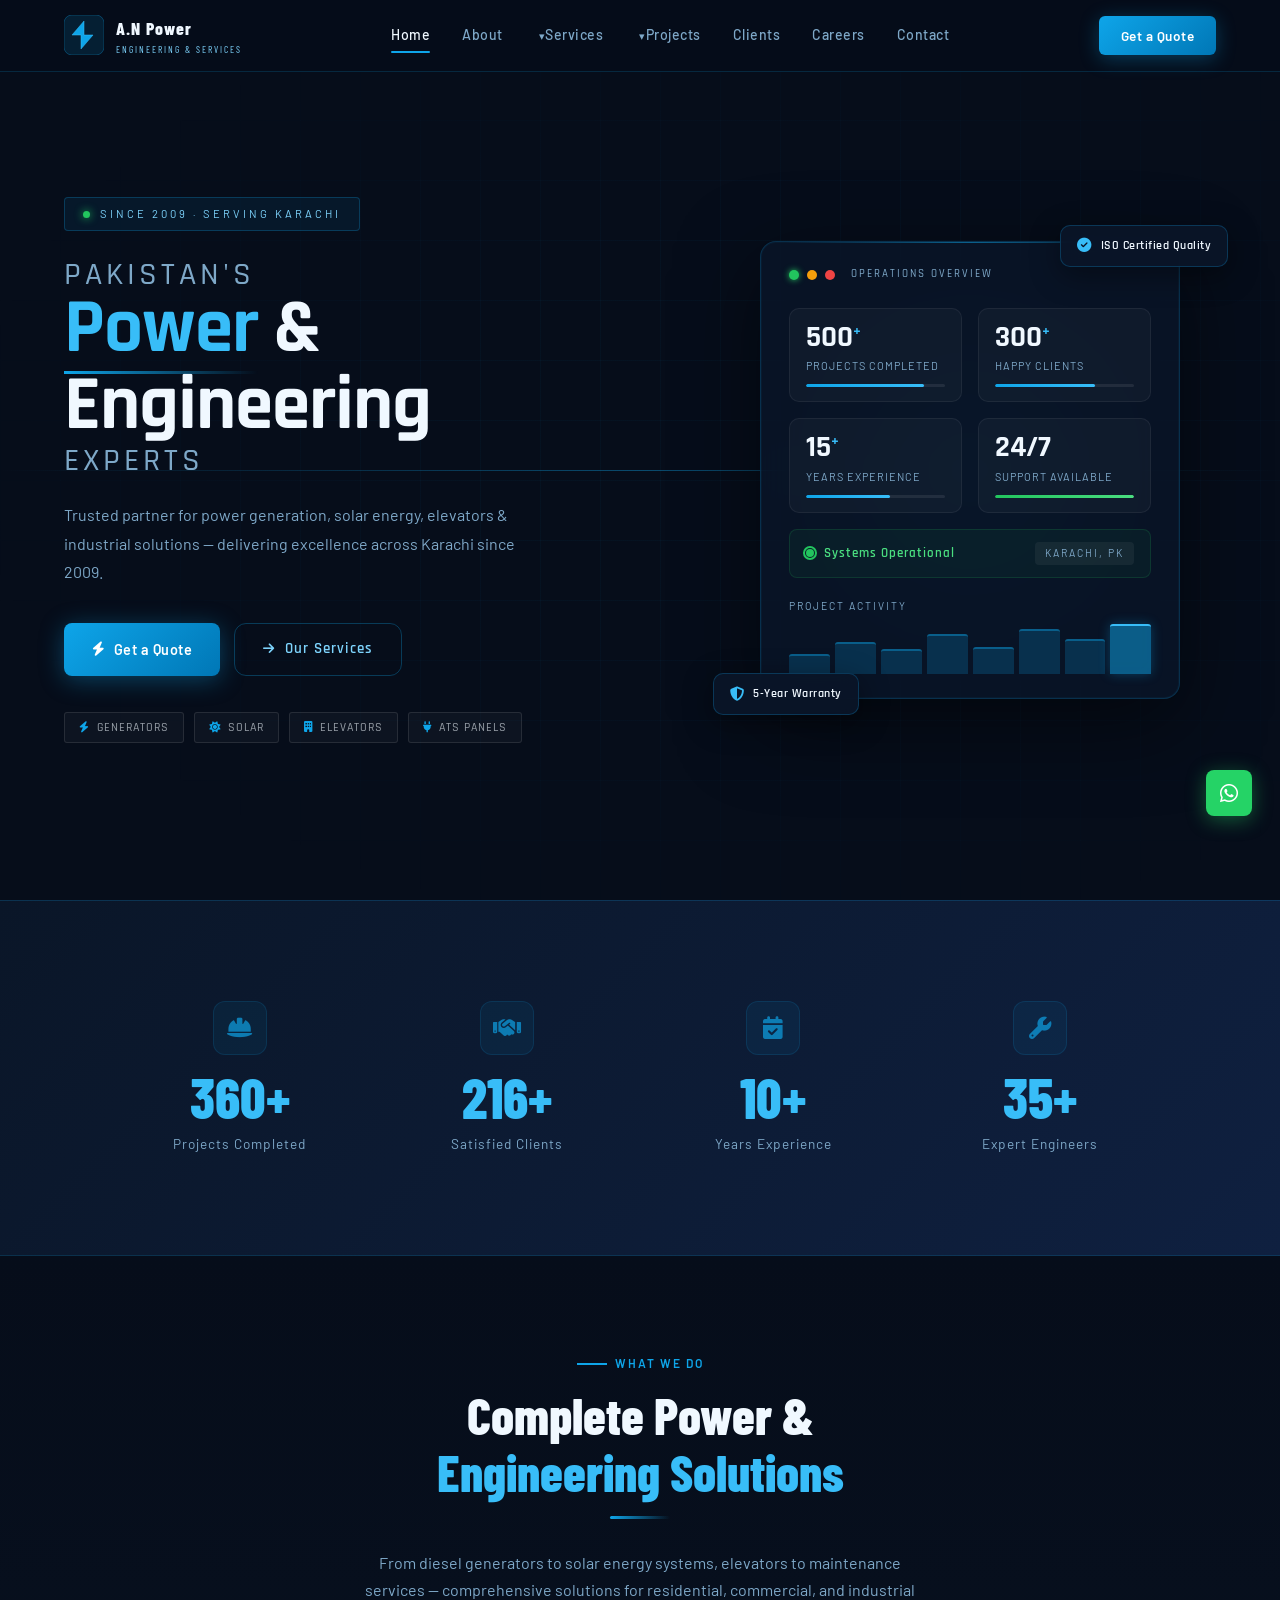
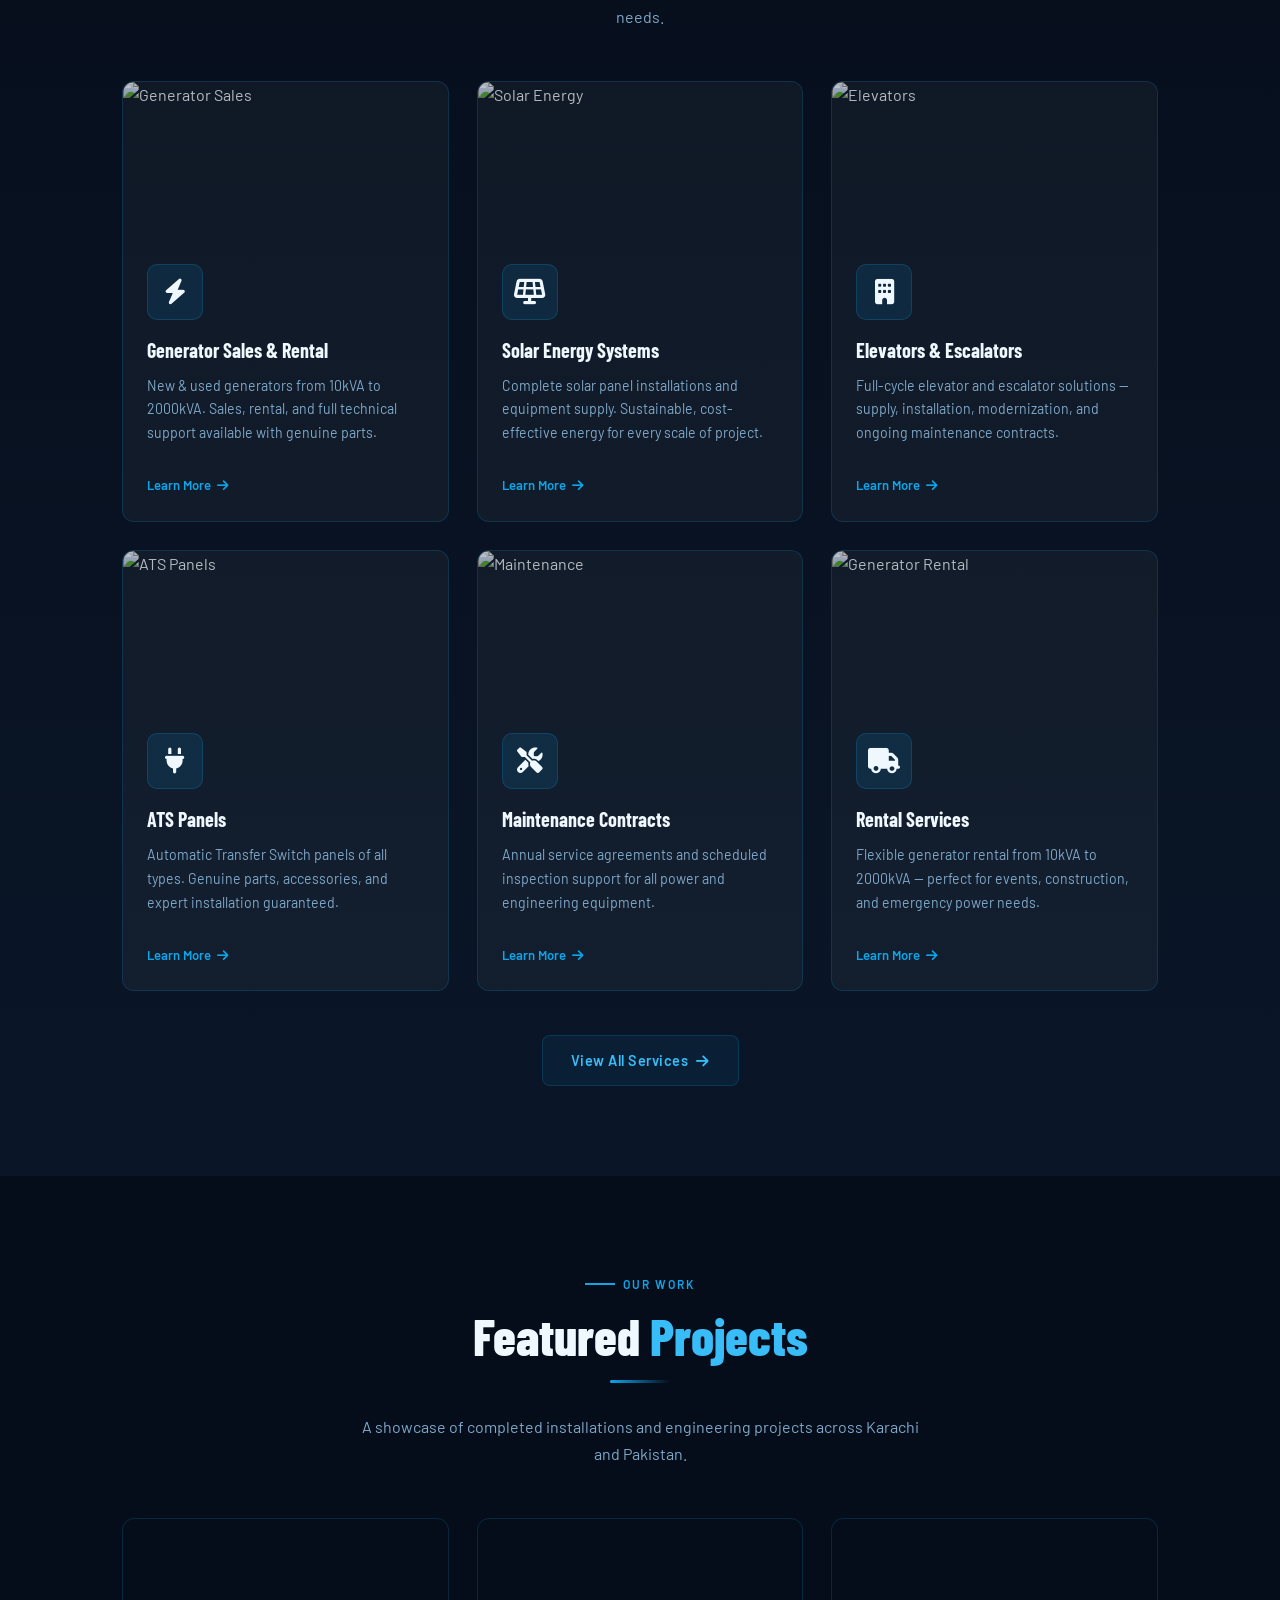
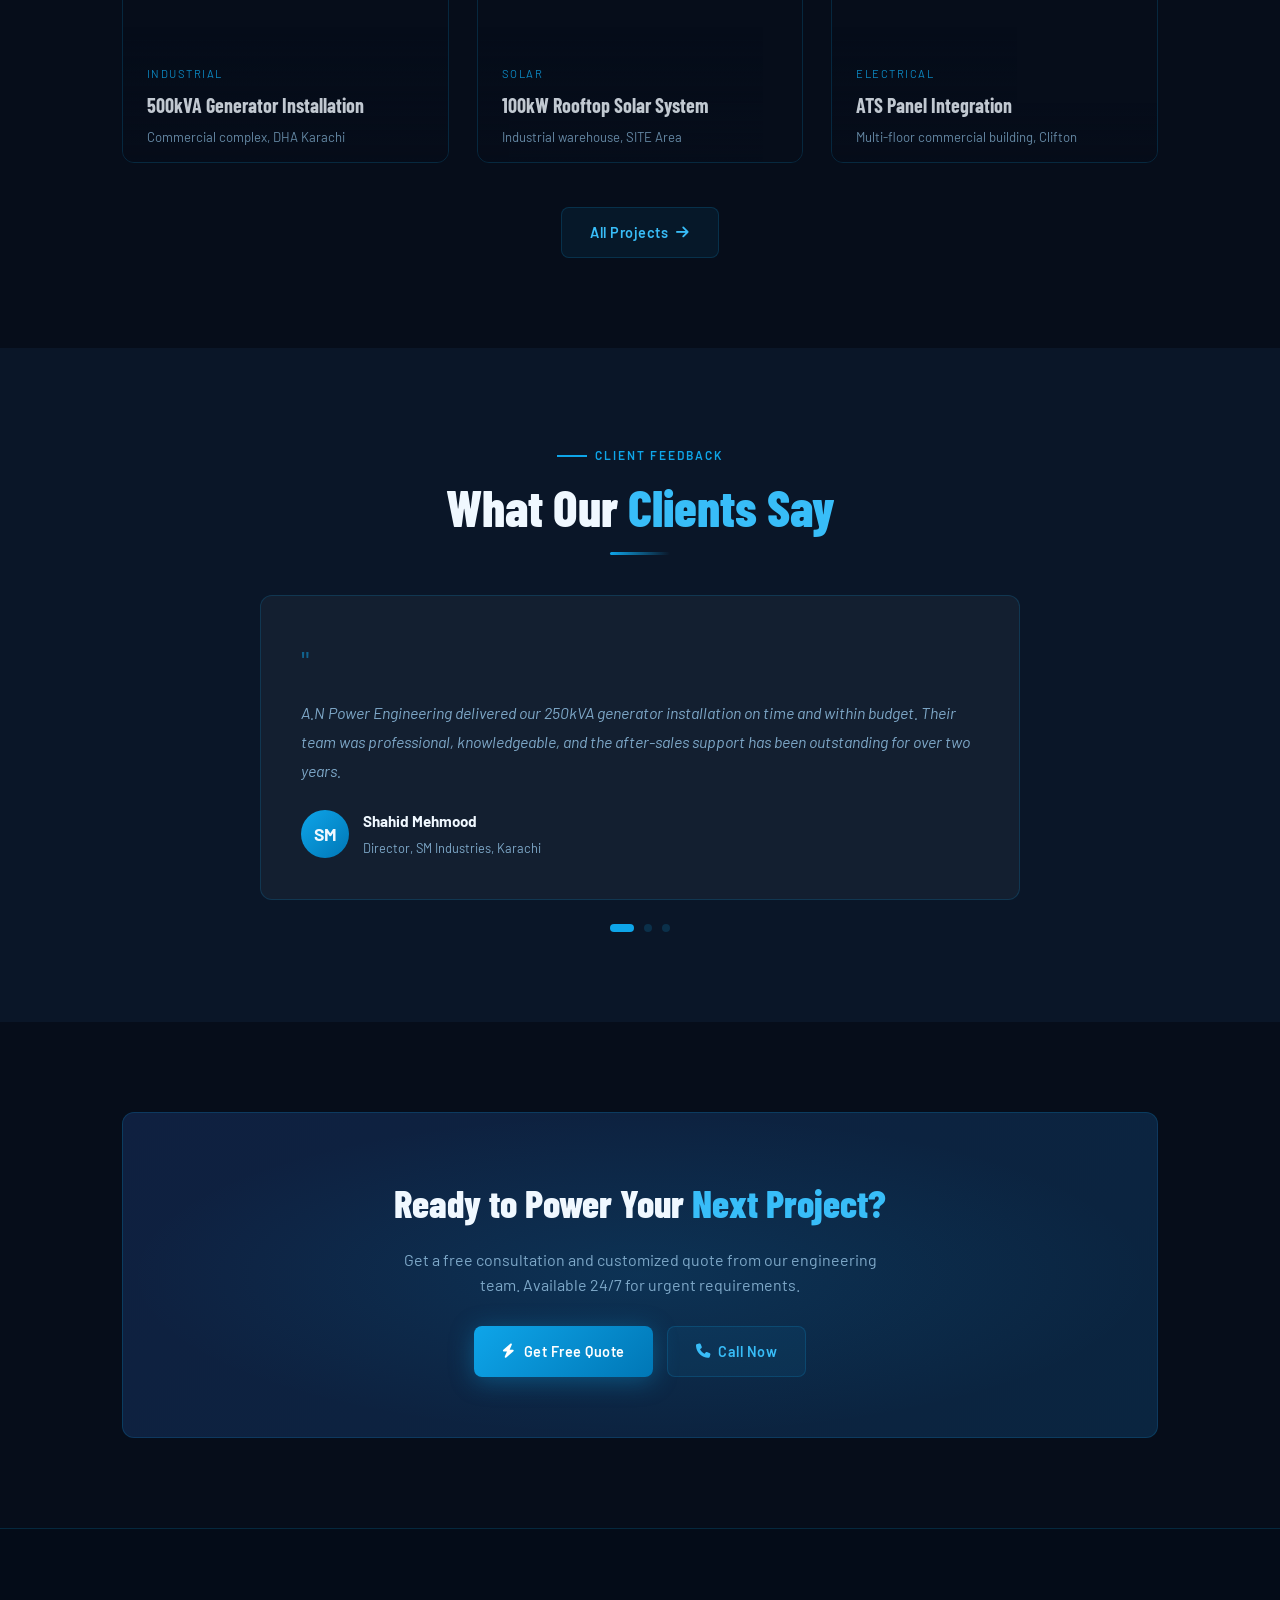
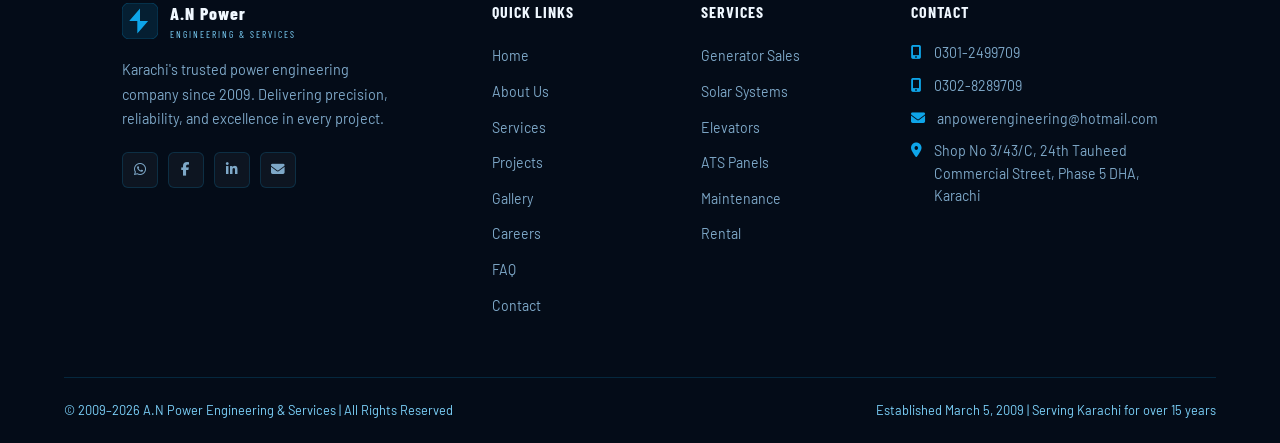
==== index.html @ 576ef224 "Add files via upload" ====
<!DOCTYPE html>
<html lang="en">
<head>
<meta charset="UTF-8"/>
<meta name="viewport" content="width=device-width, initial-scale=1.0"/>
<title>A.N Power Engineering & Services | Home</title>
<meta name="description" content="A.N Power Engineering & Services — Pakistan's trusted power & engineering company. Generators, Solar, Elevators, ATS Panels & more since 2009."/>
<link rel="stylesheet" href="style.css"/>
<link rel="stylesheet" href="https://cdnjs.cloudflare.com/ajax/libs/font-awesome/6.5.0/css/all.min.css"/>
<style>
/* ── CTA Section ── */
#cta-section { padding: 90px 5%; }
/* ── Services section ── */
#services-preview { padding: 90px 5%; background: linear-gradient(180deg, var(--dark) 0%, var(--dark2) 100%); }
/* ── Projects preview ── */
#projects-preview { padding: 90px 5%; }
/* ── Testimonials ── */
#testimonials { padding: 90px 5%; background: var(--dark2); }
/* hero dots orbit */
.orbit-dot.od1 { top: 50%; left: 2%; animation: orbitX 6s ease-in-out infinite; }
.orbit-dot.od2 { top: 8%; left: 50%; animation: orbitY 7s ease-in-out infinite 1s; }
.orbit-dot.od3 { bottom: 12%; right: 5%; animation: orbitX 8s ease-in-out infinite 2s; }
@keyframes orbitX { 0%,100%{transform:translateX(0) translateY(-50%)} 50%{transform:translateX(12px) translateY(-50%)} }
@keyframes orbitY { 0%,100%{transform:translateY(0)} 50%{transform:translateY(12px)} }
</style>
</head>
<body>

<!-- Preloader -->
<div id="preloader">
  <div class="pre-logo">A·N POWER</div>
  <div class="pre-bar"><div class="pre-bar-fill"></div></div>
</div>

<!-- Navbar -->
<nav id="navbar">
  <a href="index.html" class="nav-brand">
    <svg class="brand-icon" viewBox="0 0 40 40" fill="none" xmlns="http://www.w3.org/2000/svg">
      <rect width="40" height="40" rx="8" fill="rgba(14,165,233,0.12)" stroke="rgba(14,165,233,0.3)" stroke-width="1"/>
      <path d="M20 6L8 20h9v14l12-14h-9V6z" fill="#0ea5e9" stroke="#38bdf8" stroke-width="0.5"/>
    </svg>
    <div class="brand-text">
      <div class="top">A.N Power</div>
      <div class="sub">Engineering & Services</div>
    </div>
  </a>
  <ul class="nav-links">
    <li><a href="index.html">Home</a></li>
    <li><a href="about.html">About</a></li>
    <li class="has-dropdown"><a href="services.html">Services</a>
      <div class="dropdown">
        <a href="service-detail.html?s=generator">Generator Sales & Rental</a>
        <a href="service-detail.html?s=solar">Solar Energy Systems</a>
        <a href="service-detail.html?s=elevator">Elevators & Escalators</a>
        <a href="service-detail.html?s=ats">ATS Panels</a>
        <a href="service-detail.html?s=maintenance">Maintenance Contracts</a>
        <a href="service-detail.html?s=rental">Rental Services</a>
      </div>
    </li>
    <li class="has-dropdown"><a href="projects.html">Projects</a>
      <div class="dropdown">
        <a href="projects.html?cat=electrical">Electrical Projects</a>
        <a href="projects.html?cat=industrial">Industrial Projects</a>
        <a href="projects.html?cat=maintenance">Maintenance Projects</a>
      </div>
    </li>
    <li><a href="clients.html">Clients</a></li>
    <li><a href="careers.html">Careers</a></li>
    <li><a href="contact.html">Contact</a></li>
  </ul>
  <a href="contact.html#quote" class="btn-quote">Get a Quote</a>
  <div class="hamburger"><span></span><span></span><span></span></div>
</nav>

<!-- Mobile Nav -->
<div class="mobile-nav">
  <div class="mob-section">
    <div class="mob-label">Navigation</div>
    <a href="index.html">Home</a>
    <a href="about.html">About Us</a>
    <a href="services.html">Services</a>
    <a href="projects.html">Projects</a>
    <a href="gallery.html">Gallery</a>
    <a href="clients.html">Clients</a>
    <a href="careers.html">Careers</a>
    <a href="faq.html">FAQ</a>
    <a href="contact.html">Contact</a>
  </div>
  <a href="contact.html#quote" class="btn btn-primary btn-quote">Get a Quote</a>
</div>

<!-- Hero -->
<section id="hero">
  <div class="hero-bg-grid"></div>
  <div class="hero-scan-line"></div>

  <div class="hero-grid">
    <!-- LEFT: Content -->
    <div class="hero-content">
      <div class="hero-tag">
        <span class="tag-dot"></span>
        Since 2009 · Serving Karachi
      </div>

      <h1 class="hero-title">
        <span class="line ht-sm">Pakistan's</span>
        <span class="line ht-lg"><span class="accent">Power</span> &amp;</span>
        <span class="line ht-lg">Engineering</span>
        <span class="line ht-sm">Experts</span>
      </h1>

      <p class="hero-desc">
        Trusted partner for power generation, solar energy, elevators &amp; industrial solutions — delivering excellence across Karachi since 2009.
      </p>

      <div class="hero-cta">
        <a href="contact.html#quote" class="btn btn-primary">
          <i class="fa fa-bolt"></i> Get a Quote
        </a>
        <a href="services.html" class="btn btn-ghost">
          <i class="fa fa-arrow-right"></i> Our Services
        </a>
      </div>

      <!-- Service Chips -->
      <div class="hero-chips">
        <span class="chip"><i class="fa fa-bolt"></i> Generators</span>
        <span class="chip"><i class="fa fa-sun"></i> Solar</span>
        <span class="chip"><i class="fa fa-building"></i> Elevators</span>
        <span class="chip"><i class="fa fa-plug"></i> ATS Panels</span>
      </div>
    </div>

    <!-- RIGHT: Visual Panel -->
    <div class="hero-visual">
      <!-- Metric cards -->
      <div class="hero-panel">
        <div class="panel-header">
          <div class="panel-dot pd-green"></div>
          <div class="panel-dot pd-yellow"></div>
          <div class="panel-dot pd-red"></div>
          <span class="panel-title">Operations Overview</span>
        </div>
        <div class="panel-metrics">
          <div class="metric-row">
            <div class="metric-item">
              <div class="metric-val">500<sup>+</sup></div>
              <div class="metric-label">Projects Completed</div>
              <div class="metric-bar"><div class="metric-fill" style="width:85%"></div></div>
            </div>
            <div class="metric-item">
              <div class="metric-val">300<sup>+</sup></div>
              <div class="metric-label">Happy Clients</div>
              <div class="metric-bar"><div class="metric-fill" style="width:72%"></div></div>
            </div>
          </div>
          <div class="metric-row">
            <div class="metric-item">
              <div class="metric-val">15<sup>+</sup></div>
              <div class="metric-label">Years Experience</div>
              <div class="metric-bar"><div class="metric-fill" style="width:60%"></div></div>
            </div>
            <div class="metric-item">
              <div class="metric-val">24/7</div>
              <div class="metric-label">Support Available</div>
              <div class="metric-bar"><div class="metric-fill mf-full" style="width:100%"></div></div>
            </div>
          </div>
        </div>

        <!-- Live status -->
        <div class="panel-status">
          <div class="status-indicator">
            <span class="status-pulse"></span>
            <span class="status-text">Systems Operational</span>
          </div>
          <div class="status-badge">Karachi, PK</div>
        </div>

        <!-- Mini chart bars -->
        <div class="panel-chart">
          <div class="chart-label">Project Activity</div>
          <div class="chart-bars">
            <div class="cbar" style="height:40%"></div>
            <div class="cbar" style="height:65%"></div>
            <div class="cbar" style="height:50%"></div>
            <div class="cbar" style="height:80%"></div>
            <div class="cbar" style="height:55%"></div>
            <div class="cbar" style="height:90%"></div>
            <div class="cbar" style="height:70%"></div>
            <div class="cbar active" style="height:100%"></div>
          </div>
        </div>
      </div>

      <!-- Floating accent cards -->
      <div class="float-card fc1">
        <i class="fa fa-check-circle"></i>
        <span>ISO Certified Quality</span>
      </div>
      <div class="float-card fc2">
        <i class="fa fa-shield-alt"></i>
        <span>5-Year Warranty</span>
      </div>

      <!-- Glow orb -->
      <div class="hero-glow-orb"></div>
    </div>
  </div>
</section>

<!-- Stats -->
<section id="stats">
  <div class="container">
    <div class="stats-grid">
      <div class="stat-item reveal d1">
        <div class="icon"><i class="fa fa-hard-hat"></i></div>
        <span class="stat-num" data-target="500" data-suffix="+">0</span>
        <div class="stat-label">Projects Completed</div>
      </div>
      <div class="stat-item reveal d2">
        <div class="icon"><i class="fa fa-handshake"></i></div>
        <span class="stat-num" data-target="300" data-suffix="+">0</span>
        <div class="stat-label">Satisfied Clients</div>
      </div>
      <div class="stat-item reveal d3">
        <div class="icon"><i class="fa fa-calendar-check"></i></div>
        <span class="stat-num" data-target="15" data-suffix="+">0</span>
        <div class="stat-label">Years Experience</div>
      </div>
      <div class="stat-item reveal d4">
        <div class="icon"><i class="fa fa-wrench"></i></div>
        <span class="stat-num" data-target="50" data-suffix="+">0</span>
        <div class="stat-label">Expert Engineers</div>
      </div>
    </div>
  </div>
</section>

<!-- Services Preview -->
<section id="services-preview">
  <div class="container">
    <div class="text-center reveal">
      <div class="tag">What We Do</div>
      <h2 class="section-title">Complete Power &<br/><span>Engineering Solutions</span></h2>
      <div class="divider"></div>
      <p class="section-sub">From diesel generators to solar energy systems, elevators to maintenance services — comprehensive solutions for residential, commercial, and industrial needs.</p>
    </div>
    <div class="grid-3" style="margin-top:50px">
      <div class="service-card reveal d1">
        <div class="svc-card-img"><img src="images/generators/WhatsApp-Image-2026-04-29-at-11.45.02-PM.jpeg" alt="Generator Sales"/></div>
        <div class="svc-card-body">
          <div class="service-icon"><i class="fa fa-bolt"></i></div>
          <h3>Generator Sales & Rental</h3>
          <p>New & used generators from 10kVA to 2000kVA. Sales, rental, and full technical support available with genuine parts.</p>
          <a href="service-detail.html?s=generator" class="service-link">Learn More <i class="fa fa-arrow-right"></i></a>
        </div>
      </div>
      <div class="service-card reveal d2">
        <div class="svc-card-img"><img src="images/solar/WhatsApp-Image-2026-04-29-at-11.41.52-PM.jpeg" alt="Solar Energy"/></div>
        <div class="svc-card-body">
          <div class="service-icon"><i class="fa fa-solar-panel"></i></div>
          <h3>Solar Energy Systems</h3>
          <p>Complete solar panel installations and equipment supply. Sustainable, cost-effective energy for every scale of project.</p>
          <a href="service-detail.html?s=solar" class="service-link">Learn More <i class="fa fa-arrow-right"></i></a>
        </div>
      </div>
      <div class="service-card reveal d3">
        <div class="svc-card-img"><img src="images/elevators/WhatsApp-Image-2026-04-29-at-11.39.15-PM.jpeg" alt="Elevators"/></div>
        <div class="svc-card-body">
          <div class="service-icon"><i class="fa fa-building"></i></div>
          <h3>Elevators & Escalators</h3>
          <p>Full-cycle elevator and escalator solutions — supply, installation, modernization, and ongoing maintenance contracts.</p>
          <a href="service-detail.html?s=elevator" class="service-link">Learn More <i class="fa fa-arrow-right"></i></a>
        </div>
      </div>
      <div class="service-card reveal d4">
        <div class="svc-card-img"><img src="images/ats-panels/WhatsApp-Image-2026-04-29-at-11.48.30-PM.jpeg" alt="ATS Panels"/></div>
        <div class="svc-card-body">
          <div class="service-icon"><i class="fa fa-plug"></i></div>
          <h3>ATS Panels</h3>
          <p>Automatic Transfer Switch panels of all types. Genuine parts, accessories, and expert installation guaranteed.</p>
          <a href="service-detail.html?s=ats" class="service-link">Learn More <i class="fa fa-arrow-right"></i></a>
        </div>
      </div>
      <div class="service-card reveal d5">
        <div class="svc-card-img"><img src="images/spare-parts/WhatsApp-Image-2026-04-29-at-11.40.57-PM.jpeg" alt="Maintenance"/></div>
        <div class="svc-card-body">
          <div class="service-icon"><i class="fa fa-tools"></i></div>
          <h3>Maintenance Contracts</h3>
          <p>Annual service agreements and scheduled inspection support for all power and engineering equipment.</p>
          <a href="service-detail.html?s=maintenance" class="service-link">Learn More <i class="fa fa-arrow-right"></i></a>
        </div>
      </div>
      <div class="service-card reveal d6">
        <div class="svc-card-img"><img src="images/generators/WhatsApp-Image-2026-04-29-at-11.50.17-PM.jpeg" alt="Generator Rental"/></div>
        <div class="svc-card-body">
          <div class="service-icon"><i class="fa fa-truck"></i></div>
          <h3>Rental Services</h3>
          <p>Flexible generator rental from 10kVA to 2000kVA — perfect for events, construction, and emergency power needs.</p>
          <a href="service-detail.html?s=rental" class="service-link">Learn More <i class="fa fa-arrow-right"></i></a>
        </div>
      </div>
    </div>
    <div class="text-center" style="margin-top:44px">
      <a href="services.html" class="btn btn-outline">View All Services <i class="fa fa-arrow-right"></i></a>
    </div>
  </div>
</section>

<!-- Projects Preview -->
<section id="projects-preview">
  <div class="container">
    <div class="text-center reveal">
      <div class="tag">Our Work</div>
      <h2 class="section-title">Featured <span>Projects</span></h2>
      <div class="divider"></div>
      <p class="section-sub">A showcase of completed installations and engineering projects across Karachi and Pakistan.</p>
    </div>
    <div class="grid-3" style="margin-top:50px">
      <div class="project-card reveal d1">
        <img src="images/generators/WhatsApp-Image-2026-04-29-at-11.45.02-PM.jpeg" alt="Diesel Generator Installation" loading="lazy" onerror="this.src='https://images.unsplash.com/photo-1473341304170-971dccb5ac1e?w=600&q=80'"/>
        <div class="project-overlay">
          <div class="proj-tag">Industrial</div>
          <h3>500kVA Generator Installation</h3>
          <p>Commercial complex, DHA Karachi</p>
        </div>
      </div>
      <div class="project-card reveal d2">
        <img src="images/solar/WhatsApp-Image-2026-04-29-at-11.41.52-PM.jpeg" alt="Solar Energy Project" loading="lazy" onerror="this.src='https://images.unsplash.com/photo-1508514177221-188b1cf16e9d?w=600&q=80'"/>
        <div class="project-overlay">
          <div class="proj-tag">Solar</div>
          <h3>100kW Rooftop Solar System</h3>
          <p>Industrial warehouse, SITE Area</p>
        </div>
      </div>
      <div class="project-card reveal d3">
        <img src="images/ats-panels/WhatsApp-Image-2026-04-29-at-11.48.30-PM.jpeg" alt="ATS Panel" loading="lazy" onerror="this.src='https://images.unsplash.com/photo-1558618666-fcd25c85cd64?w=600&q=80'"/>
        <div class="project-overlay">
          <div class="proj-tag">Electrical</div>
          <h3>ATS Panel Integration</h3>
          <p>Multi-floor commercial building, Clifton</p>
        </div>
      </div>
    </div>
    <div class="text-center" style="margin-top:44px">
      <a href="projects.html" class="btn btn-outline">All Projects <i class="fa fa-arrow-right"></i></a>
    </div>
  </div>
</section>

<!-- Testimonials -->
<section id="testimonials">
  <div class="container">
    <div class="text-center reveal">
      <div class="tag">Client Feedback</div>
      <h2 class="section-title">What Our <span>Clients Say</span></h2>
      <div class="divider"></div>
    </div>
    <div style="max-width:760px; margin:40px auto 0">
      <div class="testimonial-slider reveal">
        <div class="testimonial-track">
          <div class="testimonial">
            <div class="quote">"</div>
            <p>A.N Power Engineering delivered our 250kVA generator installation on time and within budget. Their team was professional, knowledgeable, and the after-sales support has been outstanding for over two years.</p>
            <div class="testimonial-author">
              <div class="author-avatar">SM</div>
              <div class="author-info">
                <strong>Shahid Mehmood</strong>
                <span>Director, SM Industries, Karachi</span>
              </div>
            </div>
          </div>
          <div class="testimonial">
            <div class="quote">"</div>
            <p>We installed a 50kW solar system through A.N Power and our electricity bills dropped by 70%. The installation was clean, fast, and they handled all the technicalities. Highly recommended.</p>
            <div class="testimonial-author">
              <div class="author-avatar">FA</div>
              <div class="author-info">
                <strong>Farhan Ahmed</strong>
                <span>Owner, Ahmed Textile Mills, SITE</span>
              </div>
            </div>
          </div>
          <div class="testimonial">
            <div class="quote">"</div>
            <p>Our elevator maintenance contract with A.N Power is the best decision we made. They respond within hours, have genuine spare parts on hand, and their engineers truly understand the equipment.</p>
            <div class="testimonial-author">
              <div class="author-avatar">ZK</div>
              <div class="author-info">
                <strong>Zubair Khan</strong>
                <span>Property Manager, Clifton Towers</span>
              </div>
            </div>
          </div>
        </div>
        <div class="slider-controls">
          <div class="slider-dot active"></div>
          <div class="slider-dot"></div>
          <div class="slider-dot"></div>
        </div>
      </div>
    </div>
  </div>
</section>

<!-- CTA -->
<section id="cta-section">
  <div class="container">
    <div class="cta-banner reveal">
      <h2>Ready to Power Your <span style="color:var(--blue2)">Next Project?</span></h2>
      <p>Get a free consultation and customized quote from our engineering team. Available 24/7 for urgent requirements.</p>
      <div class="btns">
        <a href="contact.html#quote" class="btn btn-primary"><i class="fa fa-bolt"></i> Get Free Quote</a>
        <a href="tel:03022499709" class="btn btn-outline"><i class="fa fa-phone"></i> Call Now</a>
      </div>
    </div>
  </div>
</section>

<!-- Footer -->
<footer id="footer">
  <div class="footer-grid container">
    <div class="footer-brand">
      <a href="index.html" class="nav-brand" style="margin-bottom:0">
        <svg width="36" height="36" viewBox="0 0 40 40" fill="none"><rect width="40" height="40" rx="8" fill="rgba(14,165,233,0.12)" stroke="rgba(14,165,233,0.3)" stroke-width="1"/><path d="M20 6L8 20h9v14l12-14h-9V6z" fill="#0ea5e9"/></svg>
        <div class="brand-text"><div class="top">A.N Power</div><div class="sub">Engineering & Services</div></div>
      </a>
      <p>Karachi's trusted power engineering company since 2009. Delivering precision, reliability, and excellence in every project.</p>
      <div class="socials">
        <a href="#"><i class="fab fa-whatsapp"></i></a>
        <a href="#"><i class="fab fa-facebook-f"></i></a>
        <a href="#"><i class="fab fa-linkedin-in"></i></a>
        <a href="mailto:anpowerengineering@hotmail.com"><i class="fa fa-envelope"></i></a>
      </div>
    </div>
    <div class="footer-col">
      <h4>Quick Links</h4>
      <ul>
        <li><a href="index.html">Home</a></li>
        <li><a href="about.html">About Us</a></li>
        <li><a href="services.html">Services</a></li>
        <li><a href="projects.html">Projects</a></li>
        <li><a href="gallery.html">Gallery</a></li>
        <li><a href="careers.html">Careers</a></li>
        <li><a href="faq.html">FAQ</a></li>
        <li><a href="contact.html">Contact</a></li>
      </ul>
    </div>
    <div class="footer-col">
      <h4>Services</h4>
      <ul>
        <li><a href="service-detail.html?s=generator">Generator Sales</a></li>
        <li><a href="service-detail.html?s=solar">Solar Systems</a></li>
        <li><a href="service-detail.html?s=elevator">Elevators</a></li>
        <li><a href="service-detail.html?s=ats">ATS Panels</a></li>
        <li><a href="service-detail.html?s=maintenance">Maintenance</a></li>
        <li><a href="service-detail.html?s=rental">Rental</a></li>
      </ul>
    </div>
    <div class="footer-col">
      <h4>Contact</h4>
      <ul class="footer-contact">
        <li><i class="fa fa-mobile-alt"></i><span>0301-2499709</span></li>
        <li><i class="fa fa-mobile-alt"></i><span>0302-8289709</span></li>
        <li><i class="fa fa-envelope"></i><a href="mailto:anpowerengineering@hotmail.com">anpowerengineering@hotmail.com</a></li>
        <li><i class="fa fa-map-marker-alt"></i><span>Shop No 3/43/C, 24th Tauheed Commercial Street, Phase 5 DHA, Karachi</span></li>
      </ul>
    </div>
  </div>
  <div class="footer-bottom container">
    <span>© 2009–2026 <span>A.N Power Engineering & Services</span> | All Rights Reserved</span>
    <span>Established March 5, 2009 | Serving Karachi for over 15 years</span>
  </div>
</footer>

<!-- Back to Top -->
<div id="back-top"><i class="fa fa-chevron-up"></i></div>
<a id="wa-float" href="https://wa.me/923028289709" target="_blank" title="WhatsApp"><i class="fab fa-whatsapp"></i></a>

<script src="script.js"></script>
</body>
</html>
---- style.css ----
/* ============================================================
   A.N Power Engineering & Services — Global Stylesheet
   ============================================================ */

@import url('https://fonts.googleapis.com/css2?family=Rajdhani:wght@400;500;600;700&family=Barlow:wght@300;400;500;600&family=Barlow+Condensed:wght@700;800&display=swap');

/* ── CSS Variables ─────────────────────────────────────────── */
:root {
  --blue:    #0ea5e9;
  --blue2:   #38bdf8;
  --blue3:   #7dd3fc;
  --dark:    #060d1a;
  --dark2:   #0a1628;
  --dark3:   #0f2040;
  --glass:   rgba(14, 165, 233, 0.07);
  --glass2:  rgba(255,255,255,0.04);
  --border:  rgba(14, 165, 233, 0.18);
  --white:   #f0f8ff;
  --muted:   #7ea8c8;
  --radius:  12px;
  --shadow:  0 8px 40px rgba(14,165,233,0.12);
  --glow:    0 0 30px rgba(14,165,233,0.25);
  --transition: 0.35s cubic-bezier(0.4,0,0.2,1);
}

/* ── Reset ─────────────────────────────────────────────────── */
*, *::before, *::after { margin:0; padding:0; box-sizing:border-box; }
html { scroll-behavior: smooth; }
body {
  font-family: 'Barlow', sans-serif;
  background: var(--dark);
  color: var(--white);
  overflow-x: hidden;
  line-height: 1.6;
}
a { text-decoration: none; color: inherit; }
ul { list-style: none; }
img { max-width: 100%; display: block; }
button { cursor: pointer; border: none; background: none; }

/* ── Preloader ─────────────────────────────────────────────── */
#preloader {
  position: fixed; inset: 0; z-index: 9999;
  background: var(--dark);
  display: flex; align-items: center; justify-content: center;
  flex-direction: column; gap: 20px;
  transition: opacity 0.6s ease, visibility 0.6s ease;
}
#preloader.hidden { opacity: 0; visibility: hidden; }
.pre-logo {
  font-family: 'Barlow Condensed', sans-serif;
  font-size: 2rem; letter-spacing: 4px;
  color: var(--blue2);
  animation: preGlow 1.2s ease-in-out infinite alternate;
}
@keyframes preGlow {
  from { text-shadow: 0 0 10px var(--blue); }
  to   { text-shadow: 0 0 30px var(--blue2), 0 0 60px var(--blue); }
}
.pre-bar {
  width: 200px; height: 3px;
  background: var(--dark3);
  border-radius: 2px; overflow: hidden;
}
.pre-bar-fill {
  height: 100%; width: 0%;
  background: linear-gradient(90deg, var(--blue), var(--blue2));
  border-radius: 2px;
  animation: preLoad 1.8s ease forwards;
}
@keyframes preLoad { to { width: 100%; } }

/* ── Navbar ────────────────────────────────────────────────── */
#navbar {
  position: fixed; top: 0; left: 0; right: 0; z-index: 1000;
  padding: 0 5%;
  display: flex; align-items: center; justify-content: space-between;
  height: 72px;
  background: rgba(6, 13, 26, 0.85);
  backdrop-filter: blur(16px);
  border-bottom: 1px solid var(--border);
  transition: var(--transition);
}
#navbar.scrolled {
  height: 60px;
  background: rgba(6, 13, 26, 0.97);
  box-shadow: 0 4px 30px rgba(0,0,0,0.5);
}
.nav-brand {
  display: flex; align-items: center; gap: 12px;
}
.nav-brand .brand-icon {
  width: 40px; height: 40px;
}
.brand-text { font-family: 'Barlow Condensed', sans-serif; }
.brand-text .top { font-size: 1.1rem; font-weight: 800; color: var(--white); letter-spacing: 1px; }
.brand-text .sub { font-size: 0.6rem; color: var(--blue3); letter-spacing: 2px; text-transform: uppercase; }

.nav-links {
  display: flex; align-items: center; gap: 4px;
}
.nav-links > li { position: relative; }
.nav-links > li > a {
  display: block; padding: 8px 14px;
  font-size: 0.88rem; font-weight: 500; letter-spacing: 0.5px;
  color: var(--muted);
  border-radius: 6px;
  transition: var(--transition);
}
.nav-links > li > a:hover,
.nav-links > li > a.active { color: var(--white); }
.nav-links > li > a::after {
  content: ''; position: absolute;
  bottom: 2px; left: 14px; right: 14px; height: 2px;
  background: var(--blue); border-radius: 1px;
  transform: scaleX(0); transition: var(--transition);
}
.nav-links > li > a:hover::after,
.nav-links > li > a.active::after { transform: scaleX(1); }

/* Dropdown */
.has-dropdown > a::before {
  content: '▾'; margin-left: 4px; font-size: 0.7rem;
}
.dropdown {
  position: absolute; top: calc(100% + 10px); left: 0;
  background: rgba(10, 22, 40, 0.98);
  border: 1px solid var(--border);
  border-radius: var(--radius);
  min-width: 200px;
  padding: 8px 0;
  backdrop-filter: blur(20px);
  opacity: 0; visibility: hidden;
  transform: translateY(8px);
  transition: var(--transition);
  box-shadow: 0 20px 50px rgba(0,0,0,0.5);
}
.has-dropdown:hover .dropdown {
  opacity: 1; visibility: visible; transform: translateY(0);
}
.dropdown a {
  display: block; padding: 9px 18px;
  font-size: 0.84rem; color: var(--muted);
  transition: var(--transition);
}
.dropdown a:hover { color: var(--blue2); background: var(--glass); padding-left: 24px; }

/* Quote button */
.btn-quote {
  padding: 9px 22px;
  background: linear-gradient(135deg, var(--blue), #0077b6);
  color: white; font-weight: 600; font-size: 0.85rem;
  border-radius: 6px; letter-spacing: 0.5px;
  transition: var(--transition);
  box-shadow: 0 4px 20px rgba(14,165,233,0.3);
  white-space: nowrap;
}
.btn-quote:hover {
  transform: translateY(-2px);
  box-shadow: 0 8px 30px rgba(14,165,233,0.5);
}

/* Hamburger */
.hamburger {
  display: none; flex-direction: column; gap: 5px;
  padding: 8px; border-radius: 6px;
  cursor: pointer;
}
.hamburger span {
  display: block; width: 24px; height: 2px;
  background: var(--white); border-radius: 2px;
  transition: var(--transition);
}
.hamburger.open span:nth-child(1) { transform: rotate(45deg) translate(5px,5px); }
.hamburger.open span:nth-child(2) { opacity: 0; }
.hamburger.open span:nth-child(3) { transform: rotate(-45deg) translate(5px,-5px); }

/* Mobile nav */
.mobile-nav {
  display: none; position: fixed; inset: 0; z-index: 999;
  background: rgba(6,13,26,0.98); backdrop-filter: blur(20px);
  padding: 100px 5% 40px;
  overflow-y: auto;
  transform: translateX(100%);
  transition: transform 0.4s ease;
}
.mobile-nav.open { transform: translateX(0); }
.mobile-nav a {
  display: block; padding: 14px 0;
  font-size: 1.1rem; font-weight: 500;
  border-bottom: 1px solid var(--border);
  color: var(--muted);
  transition: var(--transition);
}
.mobile-nav a:hover { color: var(--blue2); padding-left: 10px; }
.mobile-nav .mob-section { margin-bottom: 12px; }
.mobile-nav .mob-label {
  font-size: 0.7rem; letter-spacing: 2px; text-transform: uppercase;
  color: var(--blue); margin-bottom: 4px; padding-top: 16px;
}
.mobile-nav .btn-quote {
  display: inline-block; margin-top: 24px;
  padding: 12px 30px; font-size: 1rem;
}

/* ── Utility / Global ──────────────────────────────────────── */
.container { max-width: 1240px; margin: 0 auto; padding: 0 5%; }
.section { padding: 90px 0; }
.section-sm { padding: 60px 0; }

.tag {
  display: inline-flex; align-items: center; gap: 8px;
  font-size: 0.75rem; letter-spacing: 2px; text-transform: uppercase;
  color: var(--blue); font-weight: 600;
  margin-bottom: 14px;
}
.tag::before { content:''; width:30px; height:2px; background: var(--blue); }

.section-title {
  font-family: 'Barlow Condensed', sans-serif;
  font-size: clamp(2rem, 4vw, 3.2rem);
  font-weight: 800; line-height: 1.1;
  color: var(--white);
}
.section-title span { color: var(--blue2); }

.section-sub {
  font-size: 1rem; color: var(--muted);
  max-width: 580px; margin-top: 12px; line-height: 1.7;
}

.text-center { text-align: center; }
.text-center .section-sub { margin: 12px auto 0; }

/* Divider line */
.divider {
  width: 60px; height: 3px;
  background: linear-gradient(90deg, var(--blue), transparent);
  border-radius: 2px; margin: 16px 0 30px;
}
.text-center .divider { margin: 16px auto 30px; }

/* Buttons */
.btn {
  display: inline-flex; align-items: center; gap: 8px;
  padding: 13px 28px; border-radius: 8px;
  font-weight: 600; font-size: 0.9rem; letter-spacing: 0.5px;
  transition: var(--transition);
}
.btn-primary {
  background: linear-gradient(135deg, var(--blue), #0077b6);
  color: white;
  box-shadow: 0 4px 25px rgba(14,165,233,0.35);
}
.btn-primary:hover {
  transform: translateY(-3px);
  box-shadow: 0 10px 40px rgba(14,165,233,0.5);
}
.btn-outline {
  border: 1px solid var(--border);
  color: var(--blue2);
  background: var(--glass);
}
.btn-outline:hover {
  border-color: var(--blue2);
  background: rgba(14,165,233,0.1);
  transform: translateY(-2px);
}

/* Glass card */
.card {
  background: var(--glass2);
  border: 1px solid var(--border);
  border-radius: var(--radius);
  padding: 28px;
  transition: var(--transition);
}
.card:hover {
  border-color: rgba(14,165,233,0.4);
  box-shadow: var(--glow);
  transform: translateY(-4px);
}

/* Grid helpers */
.grid-2 { display: grid; grid-template-columns: repeat(2,1fr); gap: 28px; }
.grid-3 { display: grid; grid-template-columns: repeat(3,1fr); gap: 28px; }
.grid-4 { display: grid; grid-template-columns: repeat(4,1fr); gap: 24px; }

/* Back to top */
#back-top {
  position: fixed; bottom: 28px; right: 28px; z-index: 900;
  width: 46px; height: 46px;
  background: linear-gradient(135deg, var(--blue), #0077b6);
  color: white; border-radius: 8px;
  display: flex; align-items: center; justify-content: center;
  font-size: 1.2rem;
  opacity: 0; visibility: hidden; transform: translateY(10px);
  transition: var(--transition);
  box-shadow: 0 4px 20px rgba(14,165,233,0.4);
}
#back-top.show { opacity: 1; visibility: visible; transform: translateY(0); }
#back-top:hover { transform: translateY(-4px); box-shadow: 0 8px 30px rgba(14,165,233,0.6); }

/* WhatsApp float */
#wa-float {
  position: fixed; bottom: 84px; right: 28px; z-index: 900;
  width: 46px; height: 46px;
  background: #25D366; border-radius: 8px;
  display: flex; align-items: center; justify-content: center;
  font-size: 1.3rem; color: white;
  box-shadow: 0 4px 20px rgba(37,211,102,0.4);
  transition: var(--transition);
}
#wa-float:hover { transform: translateY(-4px) scale(1.05); }

/* Scroll animation */
.reveal {
  opacity: 0; transform: translateY(40px);
  transition: opacity 0.7s ease, transform 0.7s ease;
}
.reveal.in-view { opacity: 1; transform: translateY(0); }
.reveal-left  { opacity: 0; transform: translateX(-50px); transition: opacity 0.7s ease, transform 0.7s ease; }
.reveal-right { opacity: 0; transform: translateX( 50px); transition: opacity 0.7s ease, transform 0.7s ease; }
.reveal-left.in-view, .reveal-right.in-view { opacity: 1; transform: translateX(0); }

/* Stagger delays */
.d1 { transition-delay: 0.1s; }
.d2 { transition-delay: 0.2s; }
.d3 { transition-delay: 0.3s; }
.d4 { transition-delay: 0.4s; }
.d5 { transition-delay: 0.5s; }
.d6 { transition-delay: 0.6s; }

/* ── Page Hero ─────────────────────────────────────────────── */
.page-hero {
  padding: 160px 5% 80px;
  background: linear-gradient(160deg, var(--dark2) 0%, var(--dark) 100%);
  border-bottom: 1px solid var(--border);
  position: relative; overflow: hidden;
}
.page-hero::before {
  content: ''; position: absolute;
  width: 600px; height: 600px; border-radius: 50%;
  background: radial-gradient(circle, rgba(14,165,233,0.08) 0%, transparent 70%);
  top: -200px; right: -100px;
}
.page-hero-inner { position: relative; }
.page-hero h1 {
  font-family: 'Barlow Condensed', sans-serif;
  font-size: clamp(2.5rem, 5vw, 4rem);
  font-weight: 800; color: var(--white); line-height: 1;
}
.page-hero h1 span { color: var(--blue2); }
.page-hero p {
  color: var(--muted); font-size: 1.1rem; margin-top: 14px;
  max-width: 500px;
}
.breadcrumb {
  display: flex; align-items: center; gap: 8px;
  font-size: 0.8rem; color: var(--muted); margin-bottom: 20px;
}
.breadcrumb a { color: var(--blue); }
.breadcrumb span { color: var(--muted); }

/* ── Footer ────────────────────────────────────────────────── */
#footer {
  background: #040c18;
  border-top: 1px solid var(--border);
  padding: 70px 5% 0;
}
.footer-grid {
  display: grid; grid-template-columns: 2fr 1fr 1fr 1.5fr;
  gap: 50px; padding-bottom: 50px;
}
.footer-brand p { font-size: 0.9rem; color: var(--muted); margin-top: 16px; max-width: 280px; line-height: 1.7; }
.footer-brand .socials { display: flex; gap: 10px; margin-top: 20px; }
.footer-brand .socials a {
  width: 36px; height: 36px;
  background: var(--glass2); border: 1px solid var(--border);
  border-radius: 6px; display: flex; align-items: center; justify-content: center;
  color: var(--muted); font-size: 0.85rem;
  transition: var(--transition);
}
.footer-brand .socials a:hover { color: var(--blue2); border-color: var(--blue); }

.footer-col h4 {
  font-family: 'Barlow Condensed', sans-serif;
  font-size: 1rem; font-weight: 700; letter-spacing: 1px;
  text-transform: uppercase; color: var(--white); margin-bottom: 18px;
}
.footer-col ul li { margin-bottom: 10px; }
.footer-col ul li a { font-size: 0.88rem; color: var(--muted); transition: var(--transition); }
.footer-col ul li a:hover { color: var(--blue2); padding-left: 6px; }

.footer-contact li {
  display: flex; gap: 12px; align-items: flex-start;
  font-size: 0.88rem; color: var(--muted); margin-bottom: 14px;
}
.footer-contact li i { color: var(--blue); margin-top: 3px; flex-shrink: 0; }

.footer-bottom {
  border-top: 1px solid var(--border);
  padding: 22px 0;
  display: flex; align-items: center; justify-content: space-between;
  font-size: 0.8rem; color: var(--muted);
}
.footer-bottom span { color: var(--blue3); }

/* ── HOME — Hero ───────────────────────────────────────────── */
/* ═══════════════════════════════════════
   HERO — Professional Redesign
═══════════════════════════════════════ */
#hero {
  min-height: 100vh;
  display: flex; align-items: center;
  padding: 110px 5% 70px;
  position: relative; overflow: hidden;
  background: #060d1a;
}

/* Subtle grid background */
.hero-bg-grid {
  position: absolute; inset: 0; pointer-events: none;
  background-image:
    linear-gradient(rgba(14,165,233,0.04) 1px, transparent 1px),
    linear-gradient(90deg, rgba(14,165,233,0.04) 1px, transparent 1px);
  background-size: 60px 60px;
  mask-image: radial-gradient(ellipse 80% 70% at 60% 50%, black 30%, transparent 80%);
}

/* Animated scan line */
.hero-scan-line {
  position: absolute; left: 0; right: 0; height: 1px;
  background: linear-gradient(90deg, transparent, rgba(14,165,233,0.4), transparent);
  animation: scanDown 4s ease-in-out infinite;
  pointer-events: none;
}
@keyframes scanDown {
  0% { top: 15%; opacity: 0; }
  20% { opacity: 1; }
  80% { opacity: 1; }
  100% { top: 85%; opacity: 0; }
}

.hero-grid {
  display: grid; grid-template-columns: 1.1fr 0.9fr;
  gap: 60px; align-items: center;
  max-width: 1280px; margin: 0 auto; width: 100%;
  position: relative; z-index: 2;
}

/* ── Tag ── */
.hero-tag {
  display: inline-flex; align-items: center; gap: 10px;
  background: rgba(14,165,233,0.08);
  border: 1px solid rgba(14,165,233,0.25);
  border-radius: 4px; padding: 7px 18px;
  font-size: 0.7rem; letter-spacing: 3px; color: var(--blue3);
  text-transform: uppercase; margin-bottom: 28px;
  animation: fadeSlideUp 0.7s ease both;
}
.tag-dot {
  width: 7px; height: 7px; border-radius: 50%;
  background: #22c55e;
  box-shadow: 0 0 8px #22c55e;
  animation: blink 2s ease infinite;
}
@keyframes blink { 0%,100%{opacity:1} 50%{opacity:0.3} }

/* ── Title ── */
.hero-title {
  font-family: 'Rajdhani', sans-serif;
  font-weight: 700; line-height: 1.0;
  color: var(--white); margin-bottom: 0;
  animation: fadeSlideUp 0.7s 0.1s ease both;
}
.hero-title .line { display: block; }
.ht-sm { font-size: clamp(1.4rem, 2.5vw, 2rem); color: var(--muted); font-weight: 500; letter-spacing: 4px; text-transform: uppercase; }
.ht-lg { font-size: clamp(3rem, 6vw, 5.5rem); letter-spacing: -1px; }
.hero-title .accent { color: var(--blue2); position: relative; }
.hero-title .accent::after {
  content: ''; position: absolute; bottom: 4px; left: 0; right: 0;
  height: 3px; background: linear-gradient(90deg, var(--blue), transparent);
}

/* ── Description ── */
.hero-desc {
  font-size: 1rem; color: var(--muted); max-width: 460px;
  margin: 24px 0 36px; line-height: 1.8;
  animation: fadeSlideUp 0.7s 0.2s ease both;
}

/* ── CTA buttons ── */
.hero-cta {
  display: flex; gap: 14px; flex-wrap: wrap;
  animation: fadeSlideUp 0.7s 0.3s ease both;
}
.btn-ghost {
  display: inline-flex; align-items: center; gap: 10px;
  padding: 13px 28px; border-radius: var(--radius);
  border: 1px solid rgba(14,165,233,0.3);
  color: var(--blue3); font-family: 'Rajdhani', sans-serif;
  font-weight: 600; font-size: 0.95rem; letter-spacing: 1px;
  text-decoration: none; transition: var(--transition);
  background: transparent;
}
.btn-ghost:hover {
  border-color: var(--blue); color: var(--blue2);
  background: rgba(14,165,233,0.07);
  transform: translateY(-2px);
}
.btn-ghost i { font-size: 0.8rem; transition: transform 0.3s; }
.btn-ghost:hover i { transform: translateX(4px); }

/* ── Service chips ── */
.hero-chips {
  display: flex; gap: 10px; flex-wrap: wrap; margin-top: 36px;
  animation: fadeSlideUp 0.7s 0.4s ease both;
}
.chip {
  display: inline-flex; align-items: center; gap: 7px;
  background: rgba(255,255,255,0.03);
  border: 1px solid rgba(255,255,255,0.1);
  border-radius: 3px; padding: 5px 14px;
  font-size: 0.75rem; color: rgba(240,248,255,0.6);
  letter-spacing: 1px; font-family: 'Rajdhani', sans-serif;
  font-weight: 500; text-transform: uppercase;
  transition: var(--transition);
}
.chip:hover {
  border-color: rgba(14,165,233,0.4);
  color: var(--blue3); background: rgba(14,165,233,0.06);
}
.chip i { color: var(--blue); font-size: 0.7rem; }

/* ── Hero Animation ── */
@keyframes fadeSlideUp {
  from { opacity: 0; transform: translateY(24px); }
  to   { opacity: 1; transform: translateY(0); }
}

/* ══════════════════════
   HERO VISUAL — Dashboard Panel
══════════════════════ */
.hero-visual {
  position: relative; display: flex;
  align-items: center; justify-content: center;
  animation: fadeSlideUp 0.7s 0.2s ease both;
}

.hero-glow-orb {
  position: absolute; width: 350px; height: 350px;
  border-radius: 50%;
  background: radial-gradient(circle, rgba(14,165,233,0.12) 0%, transparent 70%);
  pointer-events: none; z-index: 0;
}

/* Dashboard panel */
.hero-panel {
  background: rgba(10,22,40,0.85);
  border: 1px solid rgba(14,165,233,0.2);
  border-radius: 16px;
  padding: 24px 28px;
  width: 100%; max-width: 420px;
  position: relative; z-index: 2;
  backdrop-filter: blur(20px);
  box-shadow: 0 24px 80px rgba(0,0,0,0.5), 0 0 0 1px rgba(14,165,233,0.05) inset;
}
.hero-panel::before {
  content: ''; position: absolute; top: 0; left: 24px; right: 24px; height: 1px;
  background: linear-gradient(90deg, transparent, rgba(14,165,233,0.5), transparent);
}

/* Panel header */
.panel-header {
  display: flex; align-items: center; gap: 8px;
  margin-bottom: 24px;
}
.panel-dot { width: 10px; height: 10px; border-radius: 50%; }
.pd-green { background: #22c55e; box-shadow: 0 0 6px #22c55e; }
.pd-yellow { background: #f59e0b; }
.pd-red { background: #ef4444; }
.panel-title {
  margin-left: 8px; font-size: 0.7rem; letter-spacing: 2px;
  text-transform: uppercase; color: var(--muted);
  font-family: 'Rajdhani', sans-serif; font-weight: 500;
}

/* Metrics */
.metric-row { display: grid; grid-template-columns: 1fr 1fr; gap: 16px; margin-bottom: 16px; }
.metric-item {
  background: rgba(255,255,255,0.03);
  border: 1px solid rgba(255,255,255,0.06);
  border-radius: 10px; padding: 14px 16px;
}
.metric-val {
  font-family: 'Rajdhani', sans-serif; font-weight: 700;
  font-size: 1.9rem; color: var(--white); line-height: 1;
  margin-bottom: 4px;
}
.metric-val sup { font-size: 0.9rem; color: var(--blue2); }
.metric-label { font-size: 0.68rem; color: var(--muted); letter-spacing: 1px; text-transform: uppercase; margin-bottom: 10px; }
.metric-bar { height: 3px; background: rgba(255,255,255,0.08); border-radius: 2px; overflow: hidden; }
.metric-fill {
  height: 100%; border-radius: 2px;
  background: linear-gradient(90deg, var(--blue), var(--blue2));
  animation: barGrow 1.5s 0.5s ease both;
  transform-origin: left;
}
.mf-full { background: linear-gradient(90deg, #22c55e, #4ade80); }
@keyframes barGrow { from { transform: scaleX(0); } to { transform: scaleX(1); } }

/* Status bar */
.panel-status {
  display: flex; align-items: center; justify-content: space-between;
  padding: 12px 16px;
  background: rgba(34,197,94,0.06);
  border: 1px solid rgba(34,197,94,0.15);
  border-radius: 8px; margin-bottom: 20px;
}
.status-indicator { display: flex; align-items: center; gap: 10px; }
.status-pulse {
  display: block; width: 8px; height: 8px; border-radius: 50%;
  background: #22c55e; position: relative;
}
.status-pulse::after {
  content: ''; position: absolute; inset: -3px;
  border-radius: 50%; border: 2px solid #22c55e;
  animation: statusPulse 2s ease infinite;
}
@keyframes statusPulse { 0%,100%{opacity:0.8; transform:scale(1)} 50%{opacity:0; transform:scale(1.8)} }
.status-text { font-size: 0.8rem; color: #4ade80; font-family: 'Rajdhani', sans-serif; font-weight: 600; letter-spacing: 1px; }
.status-badge {
  font-size: 0.65rem; letter-spacing: 2px; text-transform: uppercase;
  color: var(--muted); background: rgba(255,255,255,0.05);
  padding: 3px 10px; border-radius: 4px;
}

/* Mini chart */
.panel-chart { margin-top: 0; }
.chart-label { font-size: 0.65rem; letter-spacing: 2px; text-transform: uppercase; color: var(--muted); margin-bottom: 10px; }
.chart-bars { display: flex; align-items: flex-end; gap: 5px; height: 50px; }
.cbar {
  flex: 1; background: rgba(14,165,233,0.2); border-radius: 3px 3px 0 0;
  border-top: 2px solid rgba(14,165,233,0.4);
  transition: var(--transition);
  animation: barUp 0.8s ease both;
}
.cbar:nth-child(1){animation-delay:0.1s}
.cbar:nth-child(2){animation-delay:0.15s}
.cbar:nth-child(3){animation-delay:0.2s}
.cbar:nth-child(4){animation-delay:0.25s}
.cbar:nth-child(5){animation-delay:0.3s}
.cbar:nth-child(6){animation-delay:0.35s}
.cbar:nth-child(7){animation-delay:0.4s}
.cbar:nth-child(8){animation-delay:0.45s}
.cbar.active { background: rgba(14,165,233,0.5); border-color: var(--blue2); box-shadow: 0 0 12px rgba(14,165,233,0.3); }
@keyframes barUp { from{transform:scaleY(0); transform-origin:bottom} to{transform:scaleY(1)} }

/* Floating accent cards */
.float-card {
  position: absolute; display: flex; align-items: center; gap: 9px;
  background: rgba(10,22,40,0.9);
  border: 1px solid rgba(14,165,233,0.25);
  border-radius: 10px; padding: 10px 16px;
  font-size: 0.78rem; font-family: 'Rajdhani', sans-serif;
  font-weight: 600; letter-spacing: 0.5px; color: var(--white);
  backdrop-filter: blur(10px); z-index: 3;
  box-shadow: 0 8px 30px rgba(0,0,0,0.4);
}
.float-card i { color: var(--blue2); font-size: 0.9rem; }
.fc1 { top: -16px; right: -12px; animation: floatCard 5s ease-in-out infinite; }
.fc2 { bottom: -16px; left: -12px; animation: floatCard 5s ease-in-out infinite 2.5s; }
@keyframes floatCard { 0%,100%{transform:translateY(0)} 50%{transform:translateY(-8px)} }
.particle {
  position: absolute; width: 2px; height: 2px;
  background: var(--blue); border-radius: 50%;
  animation: particleFly linear infinite;
  opacity: 0;
}
@keyframes particleFly {
  0%   { transform: translateY(100vh) translateX(0); opacity: 0; }
  10%  { opacity: 0.6; }
  90%  { opacity: 0.4; }
  100% { transform: translateY(-100px) translateX(30px); opacity: 0; }
}

/* ── Services Cards ────────────────────────────────────────── */
.service-card {
  background: var(--glass2);
  border: 1px solid var(--border);
  border-radius: var(--radius);
  padding: 30px;
  transition: var(--transition);
  position: relative; overflow: hidden;
}
.service-card::before {
  content: ''; position: absolute; inset: 0;
  background: linear-gradient(135deg, rgba(14,165,233,0.06), transparent);
  opacity: 0; transition: var(--transition);
}
.service-card:hover { border-color: rgba(14,165,233,0.45); transform: translateY(-6px); box-shadow: var(--glow); }
.service-card:hover::before { opacity: 1; }
.service-icon {
  width: 56px; height: 56px; border-radius: 10px;
  background: rgba(14,165,233,0.12); border: 1px solid rgba(14,165,233,0.2);
  display: flex; align-items: center; justify-content: center;
  font-size: 1.5rem; margin-bottom: 18px;
  transition: var(--transition);
}
.service-card:hover .service-icon { background: rgba(14,165,233,0.2); transform: scale(1.1); }
.service-card h3 { font-family:'Barlow Condensed',sans-serif; font-size:1.25rem; font-weight:700; margin-bottom:10px; }
.service-card p { font-size:0.88rem; color:var(--muted); line-height:1.7; }
.service-link {
  display: inline-flex; align-items: center; gap: 6px;
  font-size: 0.82rem; color: var(--blue); font-weight: 600;
  margin-top: 16px; transition: var(--transition);
}
.service-link:hover { gap: 10px; }

/* ── Stats ─────────────────────────────────────────────────── */
#stats {
  background: linear-gradient(135deg, var(--dark2), var(--dark3));
  border-top: 1px solid var(--border);
  border-bottom: 1px solid var(--border);
  padding: 70px 5%;
}
.stats-grid { display: grid; grid-template-columns: repeat(4,1fr); gap: 30px; text-align: center; }
.stat-item { padding: 30px 20px; }
.stat-num {
  font-family: 'Barlow Condensed', sans-serif;
  font-size: 3.5rem; font-weight: 800;
  color: var(--blue2); line-height: 1; display: block;
}
.stat-label { font-size: 0.85rem; color: var(--muted); margin-top: 8px; letter-spacing: 1px; }
.stat-item .icon { font-size: 1.5rem; margin-bottom: 12px; opacity: 0.7; }

/* ── Testimonials ──────────────────────────────────────────── */
.testimonial-slider { position: relative; overflow: hidden; }
.testimonial-track { display: flex; transition: transform 0.5s ease; }
.testimonial {
  flex: 0 0 100%;
  background: var(--glass2); border: 1px solid var(--border);
  border-radius: var(--radius); padding: 40px;
}
.testimonial .quote { font-size: 2rem; color: var(--blue); opacity: 0.5; }
.testimonial p { font-size: 1rem; color: var(--muted); line-height: 1.8; margin: 12px 0 24px; font-style: italic; }
.testimonial-author { display: flex; align-items: center; gap: 14px; }
.author-avatar {
  width: 48px; height: 48px; border-radius: 50%;
  background: linear-gradient(135deg, var(--blue), #0077b6);
  display: flex; align-items: center; justify-content: center;
  font-weight: 700; font-size: 1.1rem;
}
.author-info strong { display: block; font-size: 0.95rem; }
.author-info span { font-size: 0.8rem; color: var(--muted); }
.slider-controls { display: flex; gap: 10px; margin-top: 24px; justify-content: center; }
.slider-dot {
  width: 8px; height: 8px; border-radius: 50%;
  background: var(--border); cursor: pointer; transition: var(--transition);
}
.slider-dot.active { background: var(--blue); width: 24px; border-radius: 4px; }

/* ── Projects Grid ─────────────────────────────────────────── */
.project-card {
  position: relative; border-radius: var(--radius);
  overflow: hidden; aspect-ratio: 4/3;
  cursor: pointer;
  border: 1px solid var(--border);
}
.project-card img {
  width: 100%; height: 100%; object-fit: cover;
  transition: transform 0.6s ease;
  filter: brightness(0.7);
}
.project-card:hover img { transform: scale(1.06); filter: brightness(0.5); }
.project-overlay {
  position: absolute; inset: 0;
  background: linear-gradient(to top, rgba(6,13,26,0.95) 0%, transparent 60%);
  padding: 24px; display: flex; flex-direction: column; justify-content: flex-end;
  transform: translateY(10px); opacity: 0.8; transition: var(--transition);
}
.project-card:hover .project-overlay { opacity: 1; transform: translateY(0); }
.project-overlay .proj-tag {
  font-size: 0.7rem; letter-spacing: 1.5px; color: var(--blue);
  text-transform: uppercase; margin-bottom: 6px;
}
.project-overlay h3 { font-family:'Barlow Condensed',sans-serif; font-size:1.25rem; font-weight:700; }
.project-overlay p { font-size:0.82rem; color:var(--muted); margin-top:6px; }

/* Filter tabs */
.filter-tabs { display: flex; gap: 8px; flex-wrap: wrap; margin-bottom: 32px; }
.filter-tab {
  padding: 8px 18px; border-radius: 20px;
  font-size: 0.82rem; font-weight: 500;
  border: 1px solid var(--border);
  background: var(--glass2); color: var(--muted);
  transition: var(--transition); cursor: pointer;
}
.filter-tab:hover, .filter-tab.active {
  background: linear-gradient(135deg, var(--blue), #0077b6);
  border-color: transparent; color: white;
}

/* ── Gallery / Lightbox ────────────────────────────────────── */
.gallery-grid {
  display: grid;
  grid-template-columns: repeat(3, 1fr);
  gap: 16px;
}
.gallery-item {
  position: relative; border-radius: var(--radius);
  overflow: hidden; cursor: pointer;
  aspect-ratio: 4/3;
}
.gallery-item img { width:100%; height:100%; object-fit:cover; transition: transform 0.5s ease; filter: brightness(0.85); }
.gallery-item:hover img { transform: scale(1.07); filter: brightness(0.6); }
.gallery-item .gal-overlay {
  position: absolute; inset: 0;
  background: rgba(6,13,26,0.6);
  display: flex; align-items: center; justify-content: center;
  opacity: 0; transition: var(--transition);
  font-size: 2rem; color: var(--blue2);
}
.gallery-item:hover .gal-overlay { opacity: 1; }

#lightbox {
  position: fixed; inset: 0; z-index: 2000;
  background: rgba(4,8,16,0.95);
  display: none; align-items: center; justify-content: center;
  padding: 20px;
}
#lightbox.open { display: flex; }
#lightbox img { max-width: 90vw; max-height: 85vh; border-radius: var(--radius); object-fit: contain; }
#lb-close {
  position: fixed; top: 20px; right: 28px;
  font-size: 2rem; color: var(--white); cursor: pointer; z-index: 2001;
  transition: var(--transition);
}
#lb-close:hover { color: var(--blue2); transform: rotate(90deg); }
#lb-prev, #lb-next {
  position: fixed; top: 50%; transform: translateY(-50%);
  width: 50px; height: 50px;
  background: var(--glass2); border: 1px solid var(--border);
  border-radius: 8px; display: flex; align-items: center; justify-content: center;
  font-size: 1.3rem; color: var(--white); cursor: pointer;
  transition: var(--transition);
}
#lb-prev { left: 20px; }
#lb-next { right: 20px; }
#lb-prev:hover, #lb-next:hover { border-color: var(--blue); color: var(--blue2); }

/* ── Clients ───────────────────────────────────────────────── */
.client-logo {
  background: var(--glass2); border: 1px solid var(--border);
  border-radius: var(--radius); padding: 28px;
  display: flex; align-items: center; justify-content: center;
  transition: var(--transition);
}
.client-logo:hover { border-color: var(--blue); box-shadow: var(--glow); transform: translateY(-4px); }
.client-logo span {
  font-family:'Barlow Condensed',sans-serif;
  font-size: 1.3rem; font-weight: 700; color: var(--muted);
  letter-spacing: 1px; transition: var(--transition);
  text-align: center;
}
.client-logo:hover span { color: var(--blue2); }

/* ── Contact ───────────────────────────────────────────────── */
.contact-form input,
.contact-form textarea,
.contact-form select {
  width: 100%; padding: 14px 18px;
  background: var(--glass2); border: 1px solid var(--border);
  border-radius: 8px; color: var(--white);
  font-family: 'Barlow', sans-serif; font-size: 0.9rem;
  transition: var(--transition); outline: none; margin-bottom: 16px;
}
.contact-form input:focus,
.contact-form textarea:focus,
.contact-form select:focus {
  border-color: var(--blue); background: rgba(14,165,233,0.06);
  box-shadow: 0 0 0 3px rgba(14,165,233,0.1);
}
.contact-form textarea { resize: vertical; min-height: 130px; }
.contact-form label { display:block; font-size:0.8rem; color:var(--muted); margin-bottom:6px; letter-spacing:0.5px; }
.form-row { display: grid; grid-template-columns: 1fr 1fr; gap: 16px; }
.form-success { display:none; padding: 16px 20px; border-radius: 8px; background: rgba(16,185,129,0.1); border: 1px solid #10b981; color: #34d399; font-size:0.9rem; margin-top:12px; }

/* Map */
.map-frame { border-radius: var(--radius); overflow:hidden; border: 1px solid var(--border); }
.map-frame iframe { width:100%; height:350px; display:block; filter: brightness(0.85) contrast(1.1); }

/* Contact info items */
.contact-info-item {
  display: flex; gap: 16px; align-items: flex-start; margin-bottom: 24px;
}
.ci-icon {
  width: 46px; height: 46px; flex-shrink: 0;
  background: rgba(14,165,233,0.1); border: 1px solid rgba(14,165,233,0.2);
  border-radius: 8px; display: flex; align-items: center; justify-content: center;
  font-size: 1rem; color: var(--blue);
}
.ci-text strong { display:block; font-size:0.85rem; color:var(--muted); font-weight:400; }
.ci-text span, .ci-text a { font-size:0.95rem; color:var(--white); }
.ci-text a:hover { color:var(--blue2); }

/* ── FAQ ───────────────────────────────────────────────────── */
.faq-item {
  border: 1px solid var(--border); border-radius: var(--radius);
  margin-bottom: 12px; overflow: hidden;
  transition: var(--transition);
}
.faq-item.open { border-color: rgba(14,165,233,0.4); }
.faq-q {
  padding: 18px 24px; cursor: pointer;
  display: flex; align-items: center; justify-content: space-between;
  font-weight: 600; font-size: 0.95rem;
  background: var(--glass2); transition: var(--transition);
}
.faq-q:hover { background: var(--glass); }
.faq-q .icon { font-size: 0.9rem; color: var(--blue); transition: var(--transition); }
.faq-item.open .faq-q .icon { transform: rotate(45deg); }
.faq-a { max-height: 0; overflow: hidden; transition: max-height 0.4s ease; }
.faq-a-inner { padding: 0 24px 20px; color: var(--muted); font-size: 0.9rem; line-height: 1.75; }

/* ── Careers ───────────────────────────────────────────────── */
.job-card {
  background: var(--glass2); border: 1px solid var(--border);
  border-radius: var(--radius); padding: 28px;
  transition: var(--transition);
}
.job-card:hover { border-color: rgba(14,165,233,0.4); transform: translateY(-3px); box-shadow: var(--glow); }
.job-header { display:flex; justify-content:space-between; align-items:flex-start; flex-wrap:wrap; gap:12px; }
.job-title { font-family:'Barlow Condensed',sans-serif; font-size:1.3rem; font-weight:700; }
.job-badge {
  padding: 4px 12px; border-radius: 20px;
  font-size: 0.75rem; font-weight: 600;
  background: rgba(14,165,233,0.1); border: 1px solid rgba(14,165,233,0.2);
  color: var(--blue);
}
.job-meta { display:flex; gap:20px; flex-wrap:wrap; margin: 12px 0; }
.job-meta span { font-size:0.82rem; color:var(--muted); display:flex; align-items:center; gap:6px; }
.job-meta i { color:var(--blue); }

/* Apply form */
.apply-form { background: var(--glass2); border: 1px solid var(--border); border-radius: var(--radius); padding: 36px; }
.apply-form h3 { font-family:'Barlow Condensed',sans-serif; font-size:1.5rem; font-weight:700; margin-bottom:8px; }
.apply-form p { font-size:0.88rem; color:var(--muted); margin-bottom:24px; }

/* ── About ─────────────────────────────────────────────────── */
.timeline { position:relative; padding-left:30px; }
.timeline::before { content:''; position:absolute; left:8px; top:0; bottom:0; width:2px; background: linear-gradient(to bottom, var(--blue), transparent); }
.timeline-item { position:relative; margin-bottom:36px; }
.timeline-dot {
  position:absolute; left:-26px; top:4px;
  width:14px; height:14px; border-radius:50%;
  background:var(--blue); border:3px solid var(--dark);
  box-shadow: 0 0 10px rgba(14,165,233,0.5);
}
.timeline-item h4 { font-family:'Barlow Condensed',sans-serif; font-size:1.05rem; font-weight:700; }
.timeline-item .year { font-size:0.75rem; color:var(--blue); margin-bottom:4px; font-weight:600; letter-spacing:1px; }
.timeline-item p { font-size:0.88rem; color:var(--muted); margin-top:6px; line-height:1.7; }

.team-card {
  background: var(--glass2); border: 1px solid var(--border);
  border-radius: var(--radius); padding: 30px; text-align:center;
  transition: var(--transition);
}
.team-card:hover { transform:translateY(-5px); border-color:rgba(14,165,233,0.4); box-shadow:var(--glow); }
.team-avatar {
  width:80px; height:80px; border-radius:50%; margin:0 auto 16px;
  background: linear-gradient(135deg, var(--blue), #0077b6);
  display:flex; align-items:center; justify-content:center;
  font-family:'Barlow Condensed',sans-serif; font-size:2rem; font-weight:800;
  border: 3px solid rgba(14,165,233,0.3);
}
.team-card h3 { font-family:'Barlow Condensed',sans-serif; font-size:1.2rem; font-weight:700; }
.team-card .role { font-size:0.8rem; color:var(--blue); letter-spacing:1px; margin-top:4px; }

/* ── CTA Banner ────────────────────────────────────────────── */
.cta-banner {
  background: linear-gradient(135deg, var(--dark3), #0a2540);
  border: 1px solid var(--border); border-radius: var(--radius);
  padding: 60px; text-align:center;
  position: relative; overflow: hidden;
}
.cta-banner::before {
  content:''; position:absolute; inset:0;
  background: radial-gradient(ellipse at center, rgba(14,165,233,0.12), transparent 70%);
}
.cta-banner h2 { font-family:'Barlow Condensed',sans-serif; font-size:clamp(1.8rem,3vw,2.8rem); font-weight:800; position:relative; }
.cta-banner p { font-size:1rem; color:var(--muted); max-width:500px; margin:12px auto 28px; position:relative; }
.cta-banner .btns { display:flex; gap:14px; justify-content:center; flex-wrap:wrap; position:relative; }

/* ── Responsive ────────────────────────────────────────────── */
@media (max-width: 1100px) {
  .footer-grid { grid-template-columns: 1fr 1fr; }
}

@media (max-width: 900px) {
  .nav-links, .btn-quote { display: none; }
  .hamburger { display: flex; }
  .mobile-nav { display: block; }
  .hero-grid { grid-template-columns: 1fr; }
  .hero-visual { display: none; }
  .hero-chips { display: none; }
  .ht-lg { font-size: clamp(2.4rem, 8vw, 3.5rem); }
  .grid-3 { grid-template-columns: 1fr 1fr; }
  .grid-4 { grid-template-columns: 1fr 1fr; }
  .stats-grid { grid-template-columns: 1fr 1fr; }
  .gallery-grid { grid-template-columns: 1fr 1fr; }
}

@media (max-width: 600px) {
  .section { padding: 60px 0; }
  .page-hero { padding: 130px 5% 50px; }
  .grid-2, .grid-3, .grid-4 { grid-template-columns: 1fr; }
  .stats-grid { grid-template-columns: 1fr 1fr; }
  .gallery-grid { grid-template-columns: 1fr; }
  .footer-grid { grid-template-columns: 1fr; gap: 30px; }
  .footer-bottom { flex-direction:column; gap:8px; text-align:center; }
  .form-row { grid-template-columns: 1fr; }
  .cta-banner { padding: 40px 20px; }
  .hero-stats { gap: 20px; }
}

/* ── FA Icon Replacements — Professional Styling ── */
.big-icon i { font-size: 3.5rem; color: #f97316; filter: drop-shadow(0 0 20px rgba(249,115,22,0.5)); }
.stat-item .icon { width:54px; height:54px; background:rgba(14,165,233,0.1); border:1px solid rgba(14,165,233,0.2); border-radius:12px; display:flex; align-items:center; justify-content:center; margin:0 auto 14px; }
.stat-item .icon i { font-size:1.4rem; color:#0ea5e9; }
.service-icon i { font-size:1.6rem; }
.sd-img-placeholder i { font-size:4rem; color:#0ea5e9; }
select option { background-color:#0f1c2e; color:#e2e8f0; }

/* ── Service card with image banner ── */
.service-card { padding: 0; overflow: hidden; }
.svc-card-img { height: 160px; overflow: hidden; position: relative; }
.svc-card-img img { width:100%; height:100%; object-fit:cover; filter:brightness(0.75); transition: transform 0.5s; display:block; }
.service-card:hover .svc-card-img img { transform: scale(1.07); }
.svc-card-body { padding: 22px 24px 24px; }
.svc-card-body .service-icon { margin-bottom: 14px; }
.svc-card-body h3 { margin-bottom: 8px; }
.svc-card-body p { margin-bottom: 14px; }
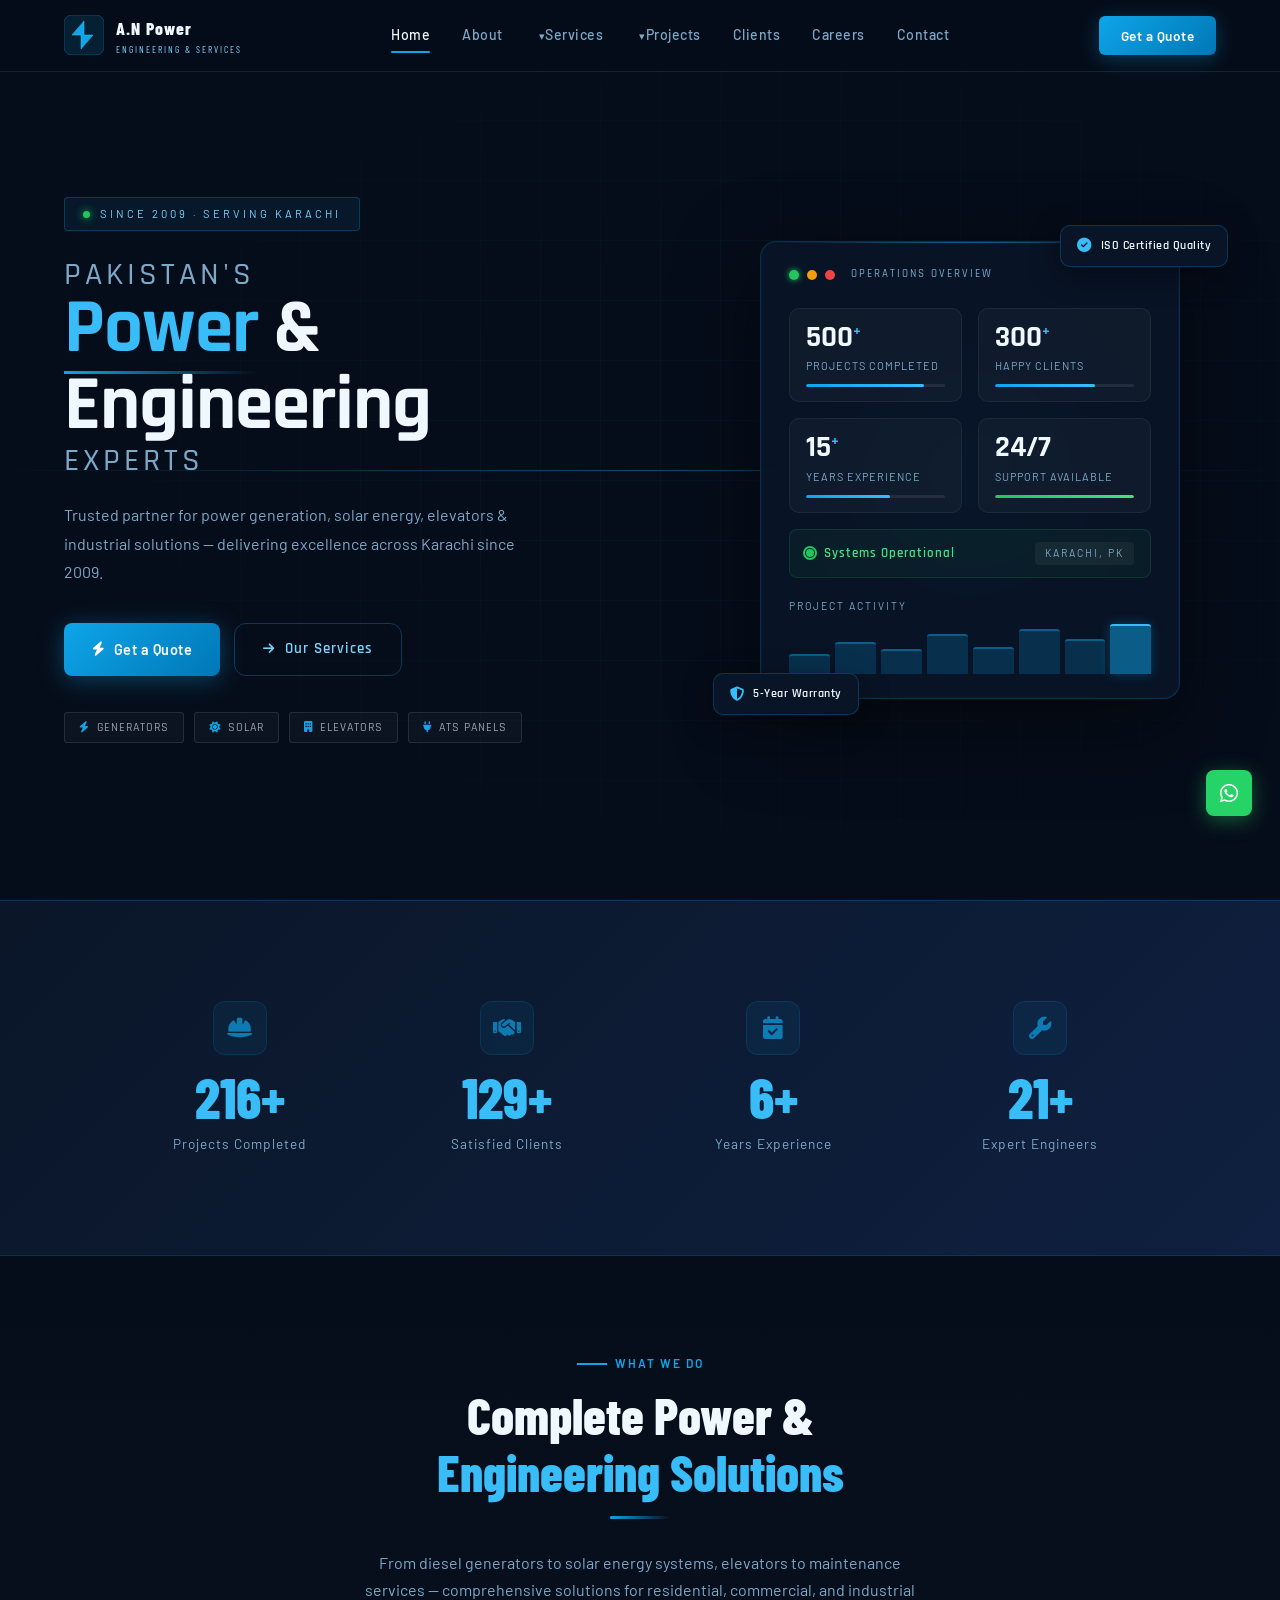
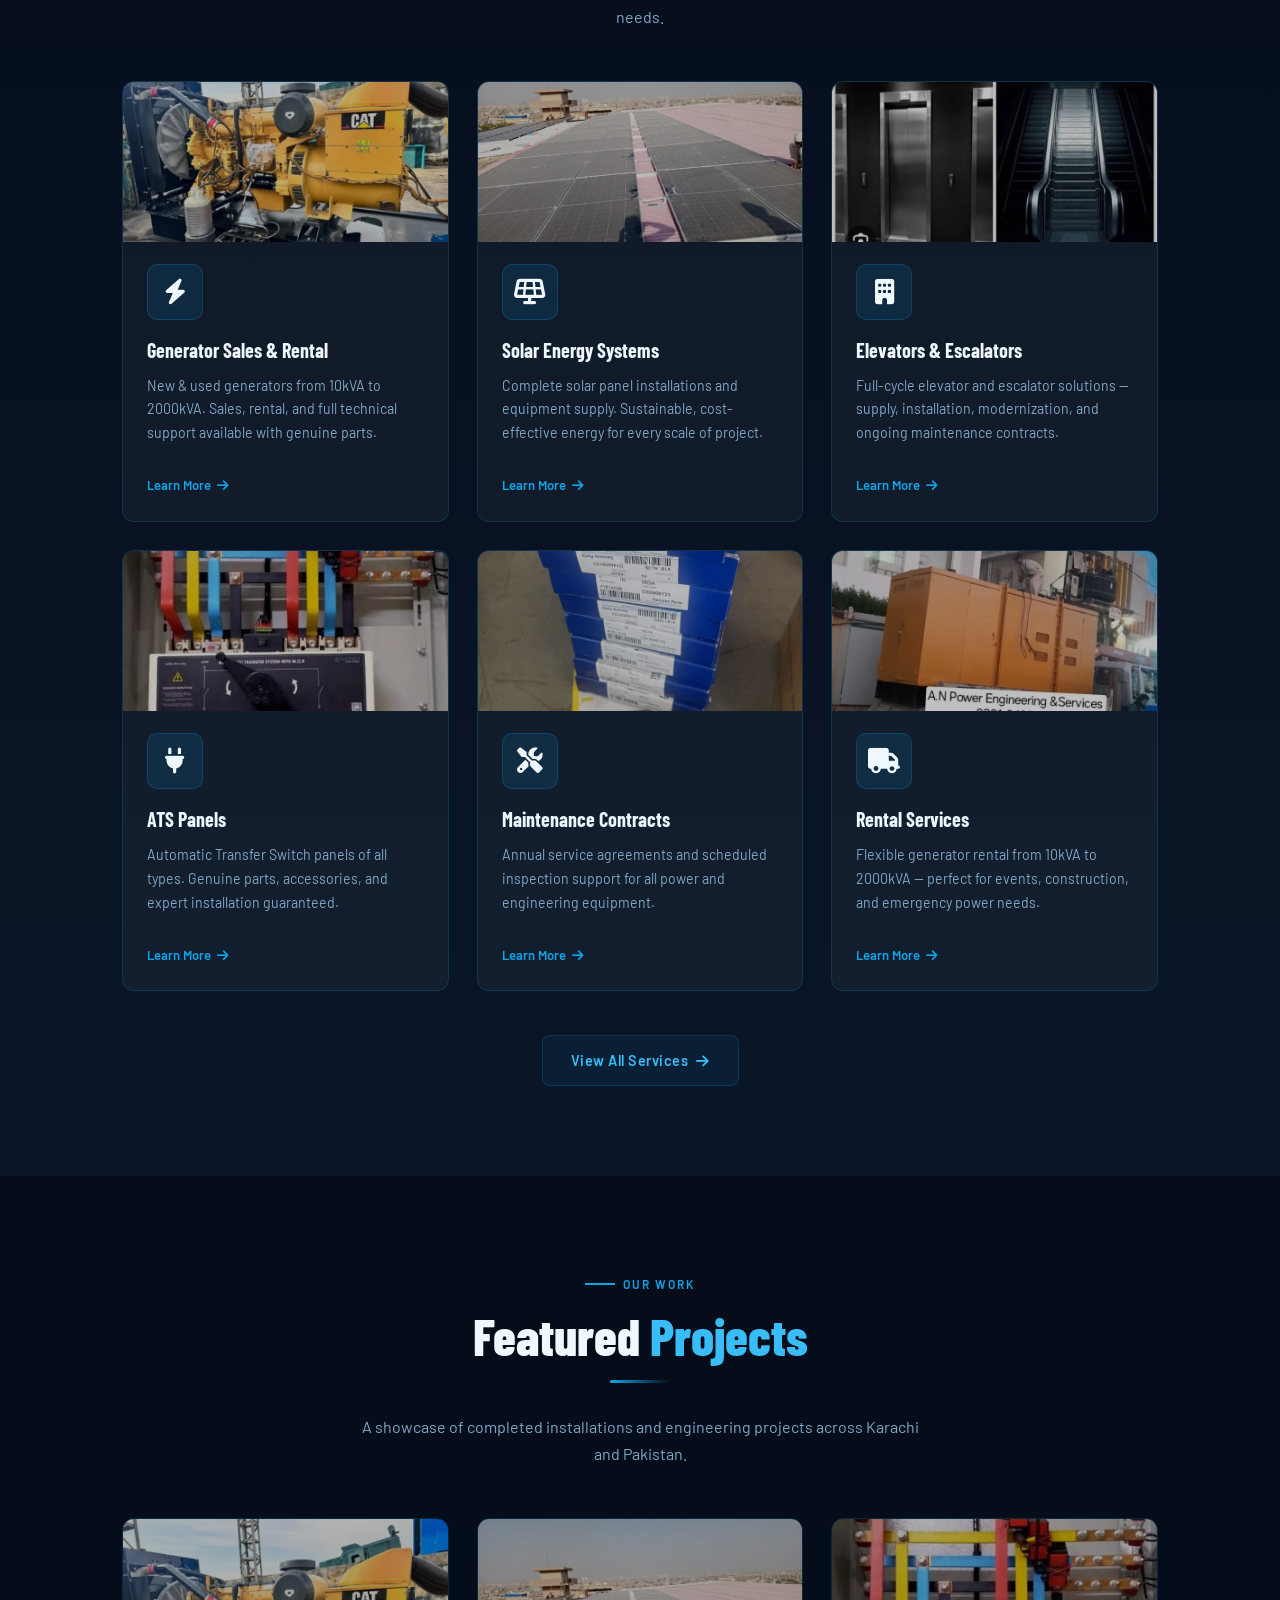
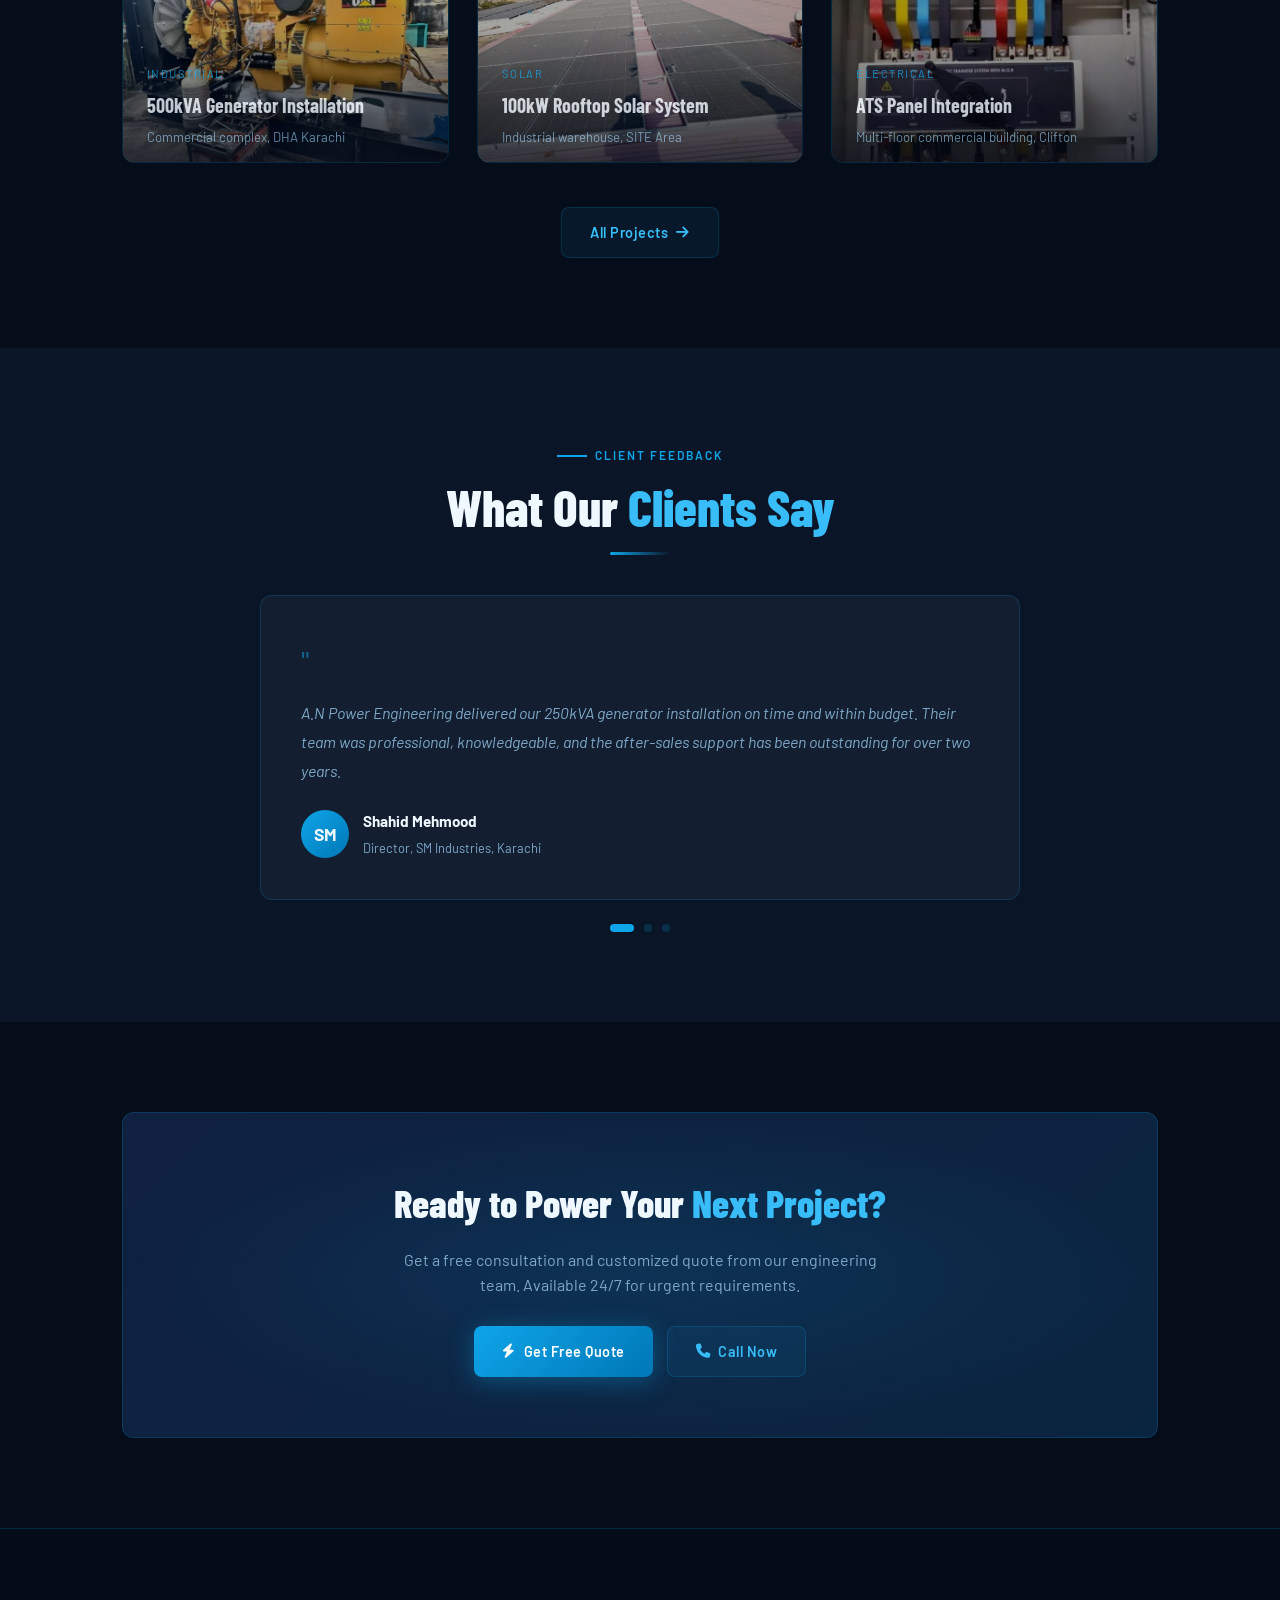
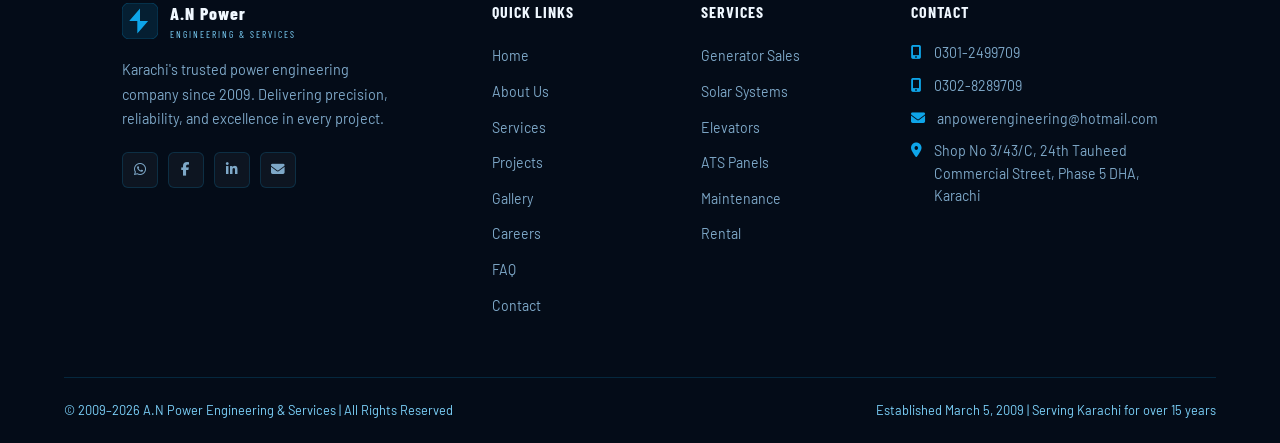
==== commit 294760e9: "Add files via upload" ====
--- a/index.html
+++ b/index.html
@@ -247,60 +247,60 @@
       <p class="section-sub">From diesel generators to solar energy systems, elevators to maintenance services — comprehensive solutions for residential, commercial, and industrial needs.</p>
     </div>
     <div class="grid-3" style="margin-top:50px">
-      <div class="service-card reveal d1">
+      <a href="service-detail.html?s=generator" class="service-card reveal d1" style="text-decoration:none;color:inherit;display:block">
         <div class="svc-card-img"><img src="images/generators/WhatsApp-Image-2026-04-29-at-11.45.02-PM.jpeg" alt="Generator Sales"/></div>
         <div class="svc-card-body">
           <div class="service-icon"><i class="fa fa-bolt"></i></div>
           <h3>Generator Sales & Rental</h3>
           <p>New & used generators from 10kVA to 2000kVA. Sales, rental, and full technical support available with genuine parts.</p>
-          <a href="service-detail.html?s=generator" class="service-link">Learn More <i class="fa fa-arrow-right"></i></a>
-        </div>
-      </div>
-      <div class="service-card reveal d2">
+          <span class="service-link">Learn More <i class="fa fa-arrow-right"></i></span>
+        </div>
+      </a>
+      <a href="service-detail.html?s=solar" class="service-card reveal d2" style="text-decoration:none;color:inherit;display:block">
         <div class="svc-card-img"><img src="images/solar/WhatsApp-Image-2026-04-29-at-11.41.52-PM.jpeg" alt="Solar Energy"/></div>
         <div class="svc-card-body">
           <div class="service-icon"><i class="fa fa-solar-panel"></i></div>
           <h3>Solar Energy Systems</h3>
           <p>Complete solar panel installations and equipment supply. Sustainable, cost-effective energy for every scale of project.</p>
-          <a href="service-detail.html?s=solar" class="service-link">Learn More <i class="fa fa-arrow-right"></i></a>
-        </div>
-      </div>
-      <div class="service-card reveal d3">
+          <span class="service-link">Learn More <i class="fa fa-arrow-right"></i></span>
+        </div>
+      </a>
+      <a href="service-detail.html?s=elevator" class="service-card reveal d3" style="text-decoration:none;color:inherit;display:block">
         <div class="svc-card-img"><img src="images/elevators/WhatsApp-Image-2026-04-29-at-11.39.15-PM.jpeg" alt="Elevators"/></div>
         <div class="svc-card-body">
           <div class="service-icon"><i class="fa fa-building"></i></div>
           <h3>Elevators & Escalators</h3>
           <p>Full-cycle elevator and escalator solutions — supply, installation, modernization, and ongoing maintenance contracts.</p>
-          <a href="service-detail.html?s=elevator" class="service-link">Learn More <i class="fa fa-arrow-right"></i></a>
-        </div>
-      </div>
-      <div class="service-card reveal d4">
+          <span class="service-link">Learn More <i class="fa fa-arrow-right"></i></span>
+        </div>
+      </a>
+      <a href="service-detail.html?s=ats" class="service-card reveal d4" style="text-decoration:none;color:inherit;display:block">
         <div class="svc-card-img"><img src="images/ats-panels/WhatsApp-Image-2026-04-29-at-11.48.30-PM.jpeg" alt="ATS Panels"/></div>
         <div class="svc-card-body">
           <div class="service-icon"><i class="fa fa-plug"></i></div>
           <h3>ATS Panels</h3>
           <p>Automatic Transfer Switch panels of all types. Genuine parts, accessories, and expert installation guaranteed.</p>
-          <a href="service-detail.html?s=ats" class="service-link">Learn More <i class="fa fa-arrow-right"></i></a>
-        </div>
-      </div>
-      <div class="service-card reveal d5">
+          <span class="service-link">Learn More <i class="fa fa-arrow-right"></i></span>
+        </div>
+      </a>
+      <a href="service-detail.html?s=maintenance" class="service-card reveal d5" style="text-decoration:none;color:inherit;display:block">
         <div class="svc-card-img"><img src="images/spare-parts/WhatsApp-Image-2026-04-29-at-11.40.57-PM.jpeg" alt="Maintenance"/></div>
         <div class="svc-card-body">
           <div class="service-icon"><i class="fa fa-tools"></i></div>
           <h3>Maintenance Contracts</h3>
           <p>Annual service agreements and scheduled inspection support for all power and engineering equipment.</p>
-          <a href="service-detail.html?s=maintenance" class="service-link">Learn More <i class="fa fa-arrow-right"></i></a>
-        </div>
-      </div>
-      <div class="service-card reveal d6">
+          <span class="service-link">Learn More <i class="fa fa-arrow-right"></i></span>
+        </div>
+      </a>
+      <a href="service-detail.html?s=rental" class="service-card reveal d6" style="text-decoration:none;color:inherit;display:block">
         <div class="svc-card-img"><img src="images/generators/WhatsApp-Image-2026-04-29-at-11.50.17-PM.jpeg" alt="Generator Rental"/></div>
         <div class="svc-card-body">
           <div class="service-icon"><i class="fa fa-truck"></i></div>
           <h3>Rental Services</h3>
           <p>Flexible generator rental from 10kVA to 2000kVA — perfect for events, construction, and emergency power needs.</p>
-          <a href="service-detail.html?s=rental" class="service-link">Learn More <i class="fa fa-arrow-right"></i></a>
-        </div>
-      </div>
+          <span class="service-link">Learn More <i class="fa fa-arrow-right"></i></span>
+        </div>
+      </a>
     </div>
     <div class="text-center" style="margin-top:44px">
       <a href="services.html" class="btn btn-outline">View All Services <i class="fa fa-arrow-right"></i></a>
@@ -318,7 +318,7 @@
       <p class="section-sub">A showcase of completed installations and engineering projects across Karachi and Pakistan.</p>
     </div>
     <div class="grid-3" style="margin-top:50px">
-      <div class="project-card reveal d1">
+      <div class="project-card reveal d1" onclick="window.location='project-detail.html?id=1'" style="cursor:pointer">
         <img src="images/generators/WhatsApp-Image-2026-04-29-at-11.45.02-PM.jpeg" alt="Diesel Generator Installation" loading="lazy" onerror="this.src='https://images.unsplash.com/photo-1473341304170-971dccb5ac1e?w=600&q=80'"/>
         <div class="project-overlay">
           <div class="proj-tag">Industrial</div>
@@ -326,7 +326,7 @@
           <p>Commercial complex, DHA Karachi</p>
         </div>
       </div>
-      <div class="project-card reveal d2">
+      <div class="project-card reveal d2" onclick="window.location='project-detail.html?id=2'" style="cursor:pointer">
         <img src="images/solar/WhatsApp-Image-2026-04-29-at-11.41.52-PM.jpeg" alt="Solar Energy Project" loading="lazy" onerror="this.src='https://images.unsplash.com/photo-1508514177221-188b1cf16e9d?w=600&q=80'"/>
         <div class="project-overlay">
           <div class="proj-tag">Solar</div>
@@ -334,7 +334,7 @@
           <p>Industrial warehouse, SITE Area</p>
         </div>
       </div>
-      <div class="project-card reveal d3">
+      <div class="project-card reveal d3" onclick="window.location='project-detail.html?id=3'" style="cursor:pointer">
         <img src="images/ats-panels/WhatsApp-Image-2026-04-29-at-11.48.30-PM.jpeg" alt="ATS Panel" loading="lazy" onerror="this.src='https://images.unsplash.com/photo-1558618666-fcd25c85cd64?w=600&q=80'"/>
         <div class="project-overlay">
           <div class="proj-tag">Electrical</div>
--- a/style.css
+++ b/style.css
@@ -693,6 +693,7 @@
   padding: 30px;
   transition: var(--transition);
   position: relative; overflow: hidden;
+  cursor: pointer;
 }
 .service-card::before {
   content: ''; position: absolute; inset: 0;
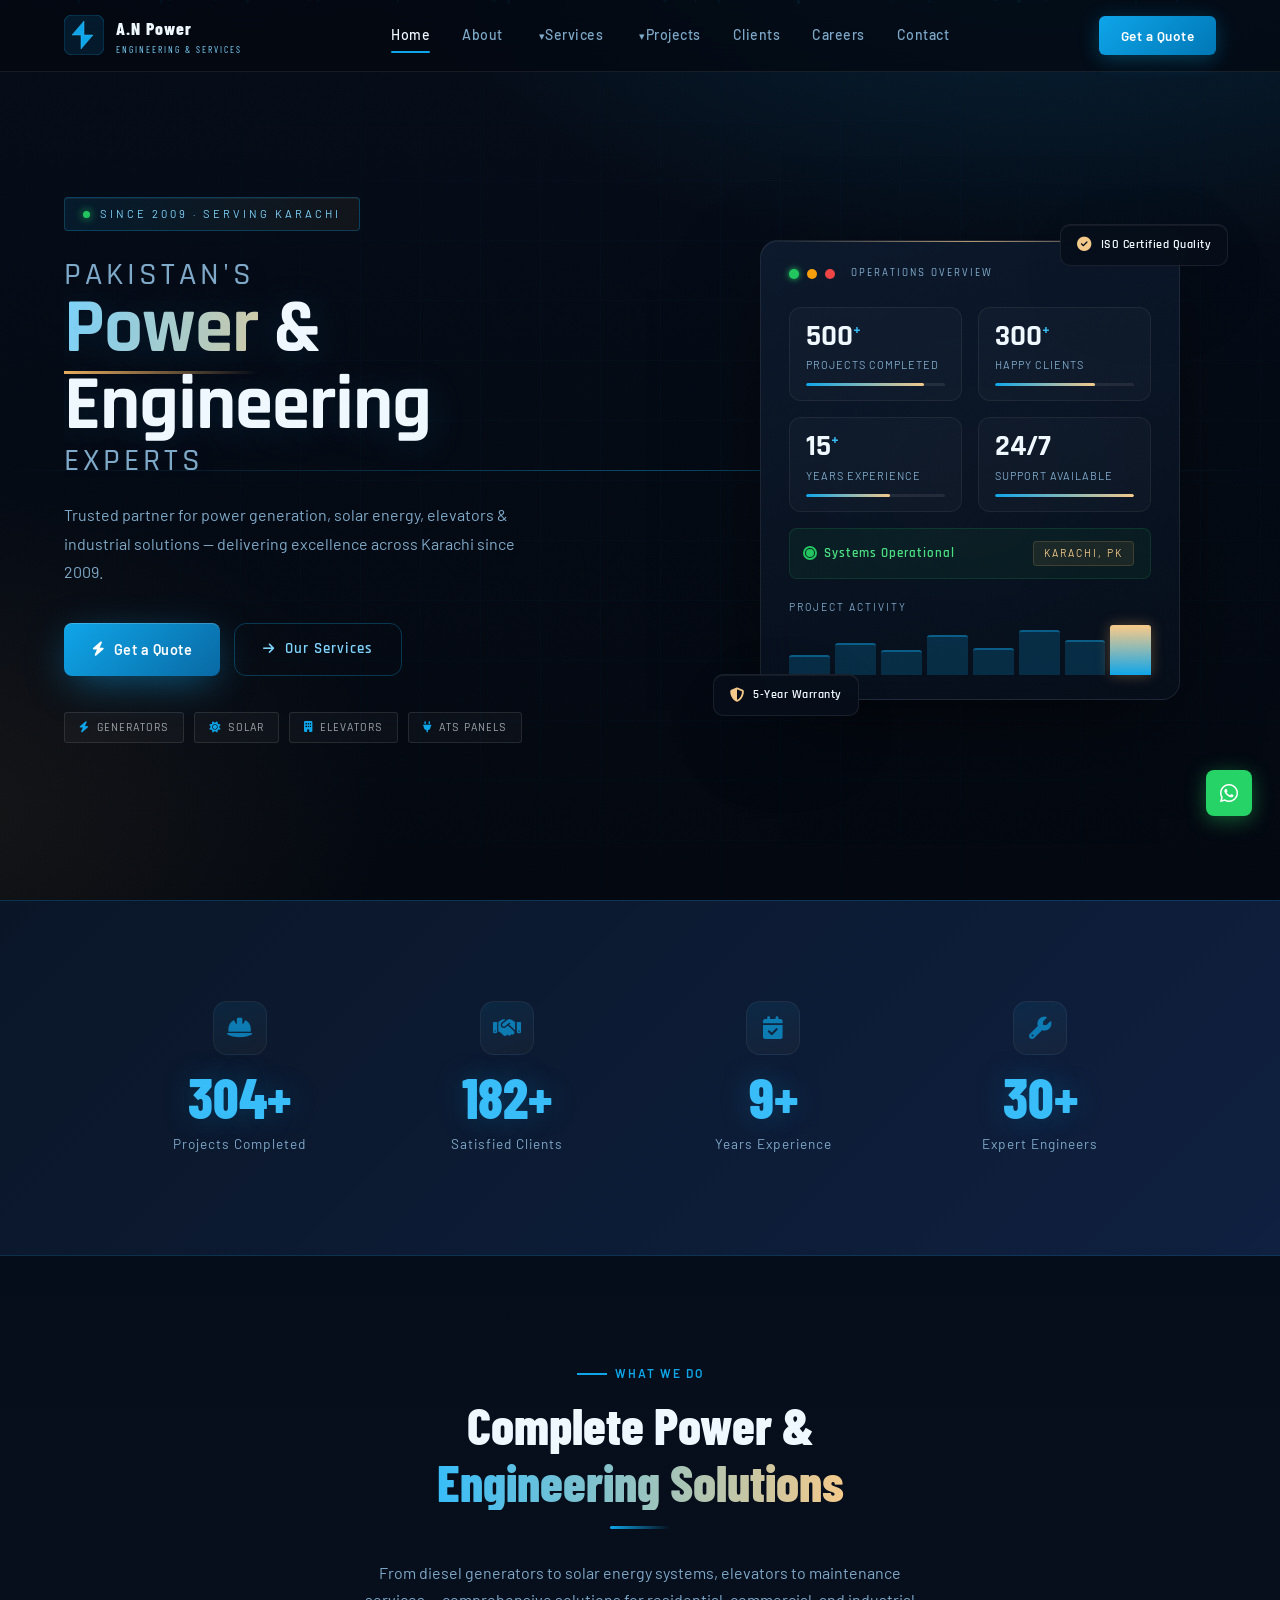
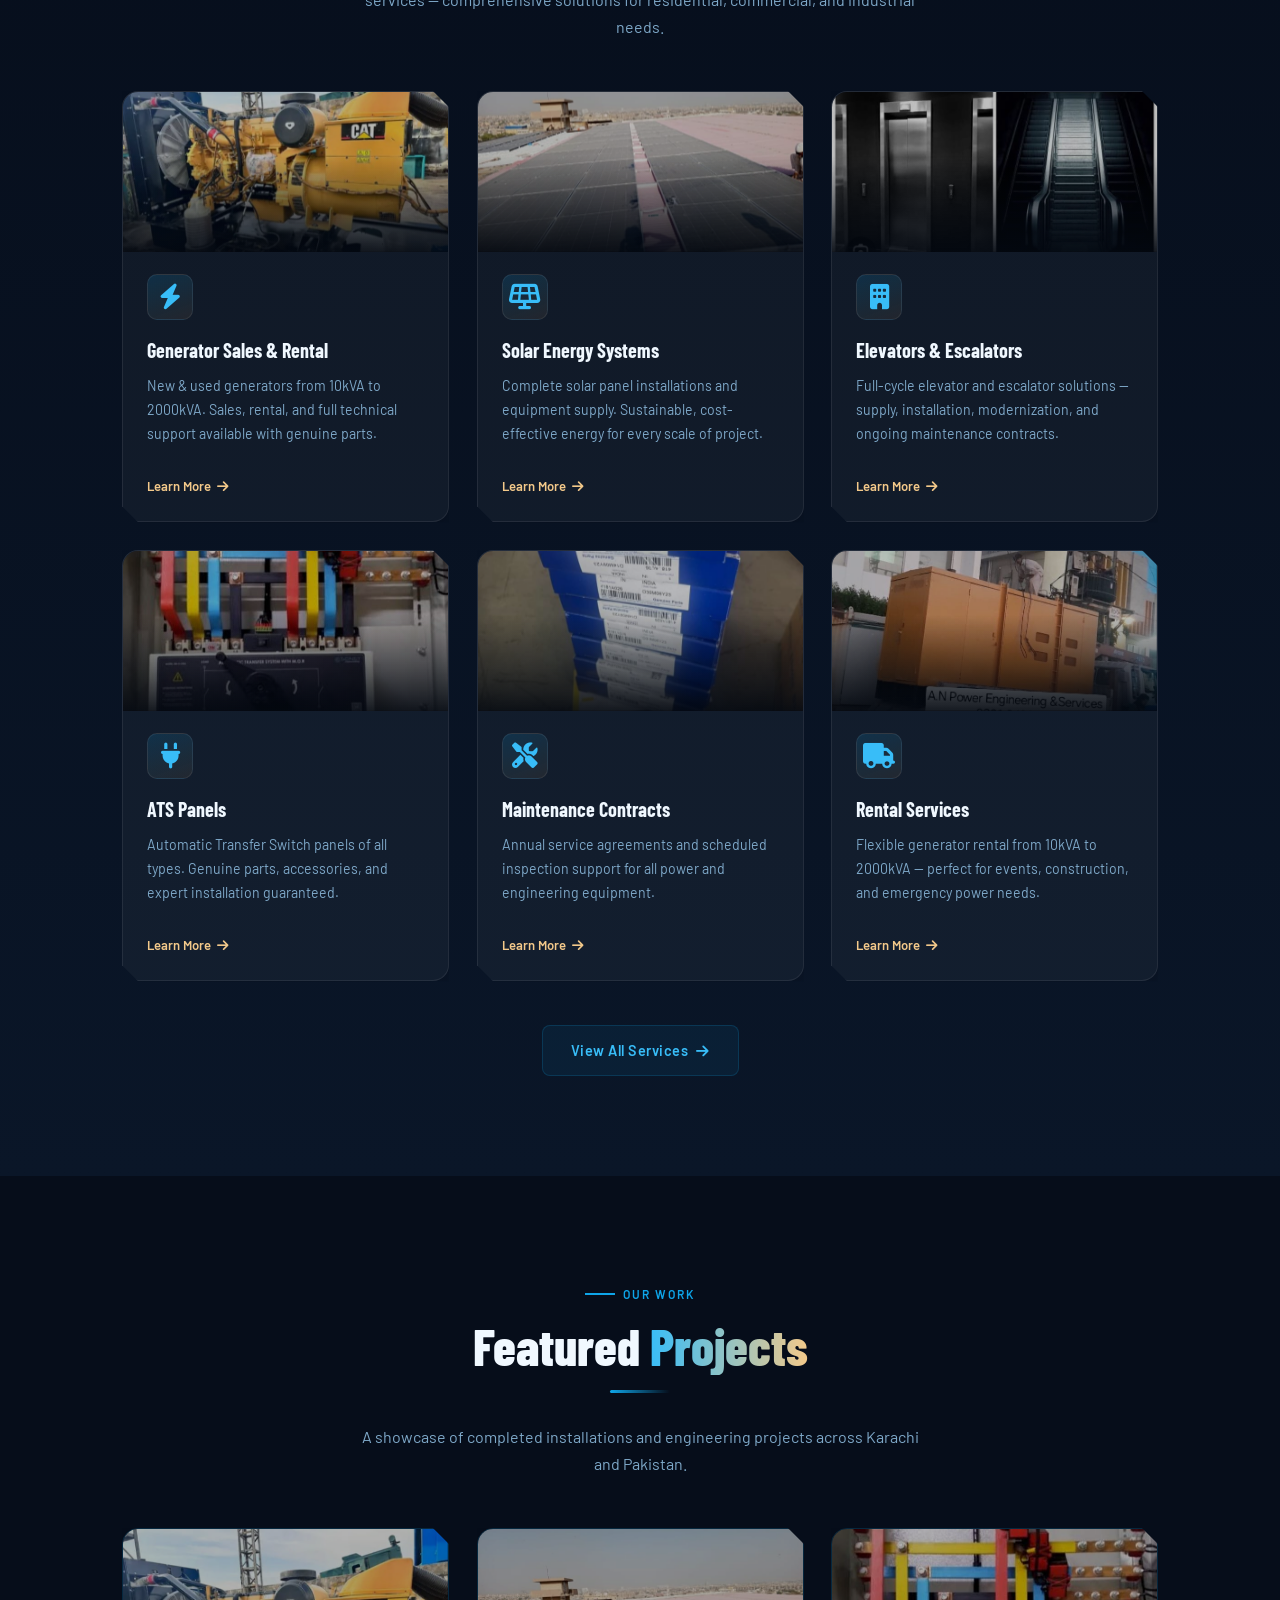
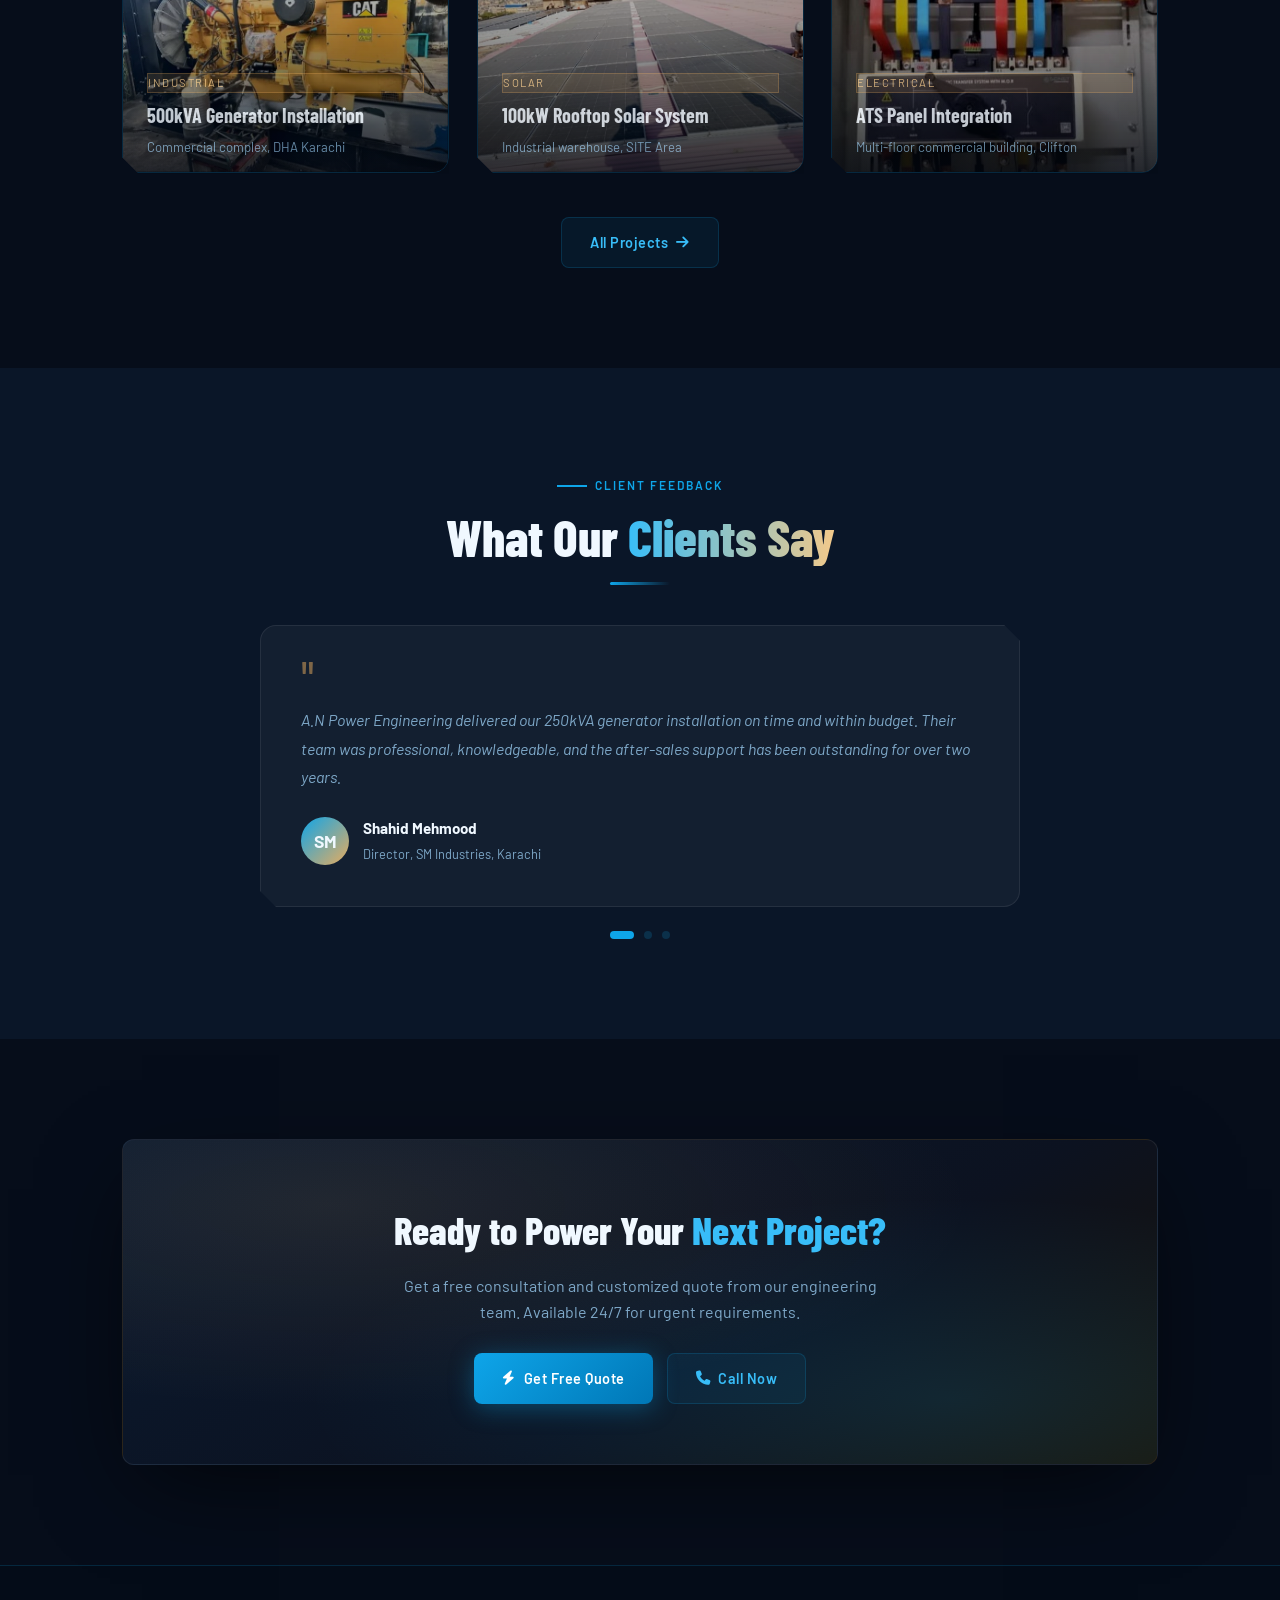
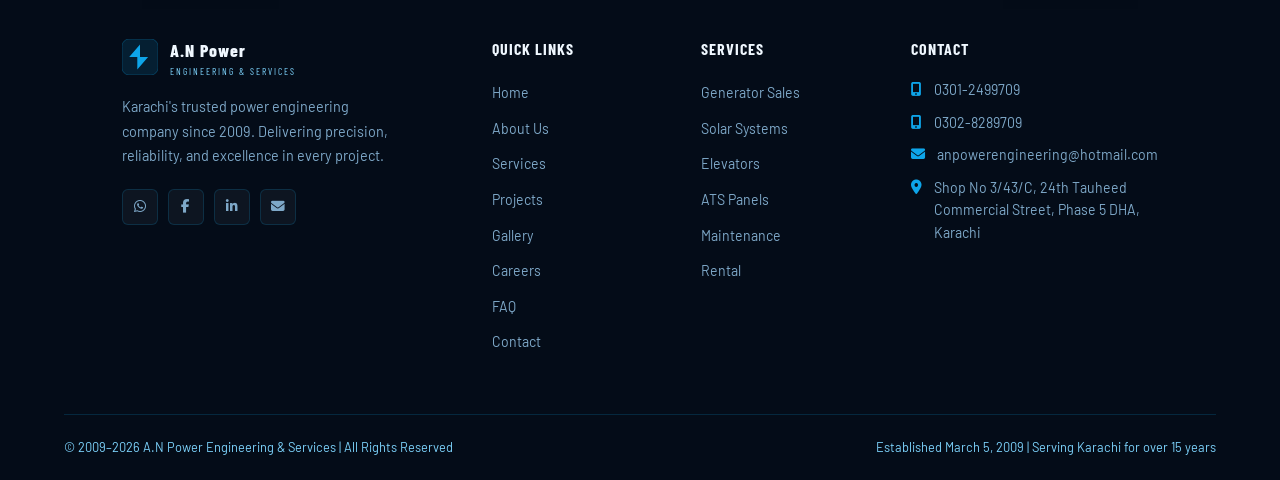
==== commit 461b4566: "Initial commit" ====
--- a/index.html
+++ b/index.html
@@ -8,14 +8,122 @@
 <link rel="stylesheet" href="style.css"/>
 <link rel="stylesheet" href="https://cdnjs.cloudflare.com/ajax/libs/font-awesome/6.5.0/css/all.min.css"/>
 <style>
+/* ══════════════════════════════════════════════════════════════
+   PREMIUM UPGRADE — page-scoped refinements (index.html)
+   Adds depth, materiality and a warm accent to the existing
+   navy/electric-blue system. Pure visual layer — every class,
+   id, href and JS hook below is untouched.
+   ══════════════════════════════════════════════════════════════ */
+:root {
+  --gold: #e8ac5e;
+  --gold2: #f3c98a;
+  --ink: #030810;
+  --shadow-lg: 0 30px 90px -20px rgba(0,0,0,0.65);
+  --border-soft: rgba(255,255,255,0.08);
+  --grain: url("data:image/svg+xml,%3Csvg xmlns='http://www.w3.org/2000/svg' width='180' height='180'%3E%3Cfilter id='n'%3E%3CfeTurbulence type='fractalNoise' baseFrequency='0.85' numOctaves='2' stitchTiles='stitch'/%3E%3C/filter%3E%3Crect width='100%25' height='100%25' filter='url(%23n)'/%3E%3C/svg%3E");
+}
+
+/* Film-grain + vignette film over the whole page for material depth */
+body::after {
+  content: ''; position: fixed; inset: 0; pointer-events: none; z-index: 2;
+  background-image: var(--grain);
+  opacity: 0.035; mix-blend-mode: overlay;
+}
+
+/* ── Navbar: quieter glass, refined edge ── */
+#navbar { background: rgba(3,8,16,0.72); border-bottom: 1px solid var(--border-soft); }
+#navbar.scrolled { background: rgba(3,8,16,0.94); box-shadow: 0 10px 40px rgba(0,0,0,0.45); }
+
+/* ── Hero: layered mesh background + grain ── */
+#hero { background: radial-gradient(1100px 600px at 82% -10%, rgba(14,165,233,0.16), transparent 60%),
+                     radial-gradient(700px 500px at -5% 90%, rgba(232,172,94,0.08), transparent 65%),
+                     linear-gradient(180deg, #050c18 0%, #030810 100%); }
+.hero-bg-grid { opacity: 0.7; }
+.particles { position: absolute; inset: 0; overflow: hidden; pointer-events: none; z-index: 1; }
+
+.hero-tag {
+  background: linear-gradient(90deg, rgba(14,165,233,0.1), rgba(232,172,94,0.06));
+  border: 1px solid rgba(14,165,233,0.28);
+  box-shadow: inset 0 1px 0 rgba(255,255,255,0.06);
+}
+
+.hero-title { letter-spacing: -0.5px; text-shadow: 0 4px 40px rgba(14,165,233,0.15); }
+.hero-title .accent { background: linear-gradient(100deg, var(--blue3), var(--gold2) 130%); -webkit-background-clip: text; background-clip: text; color: transparent; }
+.hero-title .accent::after { background: linear-gradient(90deg, var(--gold), transparent); }
+
+.hero-cta .btn-primary {
+  background: linear-gradient(135deg, var(--blue), #0868a3);
+  position: relative; overflow: hidden;
+  box-shadow: 0 10px 40px -8px rgba(14,165,233,0.55), inset 0 1px 0 rgba(255,255,255,0.18);
+}
+.hero-cta .btn-primary::after {
+  content: ''; position: absolute; inset: 0;
+  background: linear-gradient(115deg, transparent 40%, rgba(255,255,255,0.25) 50%, transparent 60%);
+  transform: translateX(-120%); transition: transform 0.6s ease;
+}
+.hero-cta .btn-primary:hover::after { transform: translateX(120%); }
+
+.chip:hover { border-color: rgba(232,172,94,0.4); color: var(--gold2); background: rgba(232,172,94,0.06); }
+.chip:hover i { color: var(--gold); }
+
+/* ── Hero dashboard panel: glass, gradient edge, gold status ── */
+.hero-panel {
+  background: linear-gradient(165deg, rgba(13,26,46,0.9), rgba(6,14,26,0.88));
+  border: 1px solid var(--border-soft);
+  border-radius: 18px;
+  box-shadow: var(--shadow-lg), inset 0 1px 0 rgba(255,255,255,0.05);
+}
+.hero-panel::before { background: linear-gradient(90deg, transparent, var(--gold2), transparent); opacity: 0.7; }
+.metric-item { border-radius: 12px; background: rgba(255,255,255,0.025); }
+.metric-item:hover { border-color: rgba(14,165,233,0.25); }
+.metric-fill { background: linear-gradient(90deg, var(--blue), var(--gold2)); }
+.status-badge { background: rgba(232,172,94,0.08); border: 1px solid rgba(232,172,94,0.18); color: var(--gold2); }
+.cbar.active { background: linear-gradient(180deg, var(--gold2), var(--blue)); border-color: var(--gold2); box-shadow: 0 0 14px rgba(232,172,94,0.35); }
+
+.float-card {
+  background: rgba(6,14,26,0.92); border: 1px solid var(--border-soft);
+  box-shadow: var(--shadow-lg), inset 0 1px 0 rgba(255,255,255,0.06);
+}
+.float-card i { color: var(--gold2); }
+.hero-glow-orb { background: radial-gradient(circle, rgba(232,172,94,0.1) 0%, rgba(14,165,233,0.08) 45%, transparent 75%); }
+
+/* ── Stats: refined icon rings ── */
+.stat-item .icon { border-radius: 14px; background: linear-gradient(160deg, rgba(14,165,233,0.14), rgba(232,172,94,0.06)); border: 1px solid var(--border-soft); }
+.stat-num { text-shadow: 0 0 30px rgba(14,165,233,0.25); }
+
 /* ── CTA Section ── */
-#cta-section { padding: 90px 5%; }
+#cta-section { padding: 100px 5%; }
+.cta-banner {
+  background: linear-gradient(150deg, #0a1a30, #0c1220 60%, #1a1206);
+  border: 1px solid var(--border-soft); box-shadow: var(--shadow-lg);
+}
+.cta-banner::before { background: radial-gradient(ellipse at 20% 20%, rgba(232,172,94,0.1), transparent 55%),
+                                    radial-gradient(ellipse at 80% 80%, rgba(14,165,233,0.14), transparent 55%); }
+
 /* ── Services section ── */
-#services-preview { padding: 90px 5%; background: linear-gradient(180deg, var(--dark) 0%, var(--dark2) 100%); }
+#services-preview { padding: 100px 5%; background: linear-gradient(180deg, var(--dark) 0%, var(--dark2) 100%); }
+.service-card { border-radius: 16px; border-color: var(--border-soft); box-shadow: 0 20px 50px -25px rgba(0,0,0,0.6); }
+.service-card:hover { border-color: rgba(232,172,94,0.35); box-shadow: 0 25px 60px -20px rgba(0,0,0,0.7), 0 0 0 1px rgba(232,172,94,0.12); transform: translateY(-6px); }
+.svc-card-img::after { content:''; position:absolute; inset:0; background: linear-gradient(180deg, transparent 40%, rgba(3,8,16,0.9)); }
+.svc-card-img { position: relative; }
+.service-icon { background: linear-gradient(160deg, rgba(14,165,233,0.16), rgba(232,172,94,0.08)); border: 1px solid var(--border-soft); border-radius: 10px; width: 46px; height: 46px; display:flex; align-items:center; justify-content:center; }
+.service-icon i { color: var(--blue2); }
+.service-link { color: var(--gold2); }
+.service-link i { transition: transform 0.3s; }
+.service-card:hover .service-link i { transform: translateX(4px); }
+
 /* ── Projects preview ── */
-#projects-preview { padding: 90px 5%; }
+#projects-preview { padding: 100px 5%; }
+.project-card { border-radius: 16px; overflow: hidden; box-shadow: 0 20px 50px -25px rgba(0,0,0,0.6); }
+.project-overlay { background: linear-gradient(180deg, transparent 30%, rgba(3,8,16,0.96)); }
+.proj-tag { background: rgba(232,172,94,0.15); border: 1px solid rgba(232,172,94,0.3); color: var(--gold2); }
+
 /* ── Testimonials ── */
-#testimonials { padding: 90px 5%; background: var(--dark2); }
+#testimonials { padding: 100px 5%; background: var(--dark2); }
+.testimonial { background: var(--glass2); border: 1px solid var(--border-soft); border-radius: 16px; padding: 40px; }
+.testimonial .quote { color: var(--gold); opacity: 0.5; font-family: 'Barlow Condensed', sans-serif; font-size: 3.5rem; line-height: 0.5; }
+.author-avatar { background: linear-gradient(135deg, var(--blue), var(--gold)); }
+
 /* hero dots orbit */
 .orbit-dot.od1 { top: 50%; left: 2%; animation: orbitX 6s ease-in-out infinite; }
 .orbit-dot.od2 { top: 8%; left: 50%; animation: orbitY 7s ease-in-out infinite 1s; }
@@ -93,6 +201,7 @@
 <section id="hero">
   <div class="hero-bg-grid"></div>
   <div class="hero-scan-line"></div>
+  <div class="particles"></div>
 
   <div class="hero-grid">
     <!-- LEFT: Content -->
@@ -480,4 +589,4 @@
 
 <script src="script.js"></script>
 </body>
-</html>
+</html>
--- a/style.css
+++ b/style.css
@@ -887,6 +887,7 @@
 .contact-form label { display:block; font-size:0.8rem; color:var(--muted); margin-bottom:6px; letter-spacing:0.5px; }
 .form-row { display: grid; grid-template-columns: 1fr 1fr; gap: 16px; }
 .form-success { display:none; padding: 16px 20px; border-radius: 8px; background: rgba(16,185,129,0.1); border: 1px solid #10b981; color: #34d399; font-size:0.9rem; margin-top:12px; }
+.form-error { display:none; padding: 16px 20px; border-radius: 8px; background: rgba(239,68,68,0.1); border: 1px solid #ef4444; color: #f87171; font-size:0.9rem; margin-top:12px; }
 
 /* Map */
 .map-frame { border-radius: var(--radius); overflow:hidden; border: 1px solid var(--border); }
@@ -1026,6 +1027,110 @@
   .hero-stats { gap: 20px; }
 }
 
+/* ══════════════════════════════════════════════════════════════
+   PROFESSIONAL UPGRADE — site-wide animation & precision-cut
+   overlay refinements. Pure visual layer, applies to every page;
+   no existing classes, ids or JS hooks are removed.
+   ══════════════════════════════════════════════════════════════ */
+:root {
+  --gold: #e8ac5e;
+  --gold2: #f3c98a;
+  --cut: 16px;
+}
+
+.service-card, .project-card, .gallery-item, .testimonial, .team-card,
+.job-card, .faq-item, .quote-box, .value-item {
+  clip-path: polygon(0 0, calc(100% - var(--cut)) 0, 100% var(--cut), 100% 100%, var(--cut) 100%, 0 calc(100% - var(--cut)));
+  position: relative;
+}
+.benefit-item { clip-path: polygon(0 0, calc(100% - 8px) 0, 100% 8px, 100% 100%, 8px 100%, 0 calc(100% - 8px)); }
+.service-card::after, .project-card::after, .team-card::after {
+  content: ''; position: absolute; width: 22px; height: 1px;
+  right: 0; bottom: 7px; transform: rotate(-45deg) translateX(6px);
+  background: var(--gold2); opacity: 0; transition: opacity 0.35s ease;
+  pointer-events: none;
+}
+.service-card:hover::after, .project-card:hover::after, .team-card:hover::after { opacity: 0.85; }
+
+.project-card, .gallery-item, .svc-card-img { isolation: isolate; }
+.project-card::before, .gallery-item::before, .svc-card-img::before {
+  content: ''; position: absolute; inset: 0; z-index: 2; pointer-events: none;
+  background: linear-gradient(115deg, transparent 35%, rgba(232,172,94,0.16) 50%, transparent 65%);
+  transform: translateX(-130%); transition: transform 0.85s cubic-bezier(0.4,0,0.2,1);
+}
+.project-card:hover::before, .gallery-item:hover::before, .service-card:hover .svc-card-img::before {
+  transform: translateX(130%);
+}
+
+.project-overlay .proj-tag { color: var(--gold2); }
+.grid-3 .reveal, .grid-4 .reveal, .stats-grid .reveal { transition-duration: 0.6s; }
+
+.btn-primary { position: relative; overflow: hidden; }
+.btn-primary::after {
+  content: ''; position: absolute; inset: 0;
+  background: linear-gradient(115deg, transparent 40%, rgba(255,255,255,0.22) 50%, transparent 60%);
+  transform: translateX(-120%); transition: transform 0.6s ease;
+}
+.btn-primary:hover::after { transform: translateX(120%); }
+
+@media (max-width: 1024px) {
+  .contact-layout { grid-template-columns: 1fr; }
+  .sd-layout, .about-layout { grid-template-columns: 1fr !important; }
+}
+@media (max-width: 768px) {
+  .stats-grid { grid-template-columns: 1fr 1fr; gap: 18px; }
+  .grid-3 { grid-template-columns: 1fr 1fr; }
+  .grid-4 { grid-template-columns: 1fr 1fr; }
+  .gallery-grid { grid-template-columns: 1fr 1fr; }
+  .service-card, .project-card, .gallery-item, .testimonial, .team-card { --cut: 12px; }
+  .cta-banner { padding: 44px 24px; }
+  .hero-title, .ht-lg { font-size: clamp(2rem, 8vw, 2.8rem); }
+}
+@media (max-width: 480px) {
+  .stats-grid, .grid-3, .grid-4, .gallery-grid { grid-template-columns: 1fr; }
+  .section-title { font-size: clamp(1.6rem, 7vw, 2.1rem); }
+  .cta-banner .btns { flex-direction: column; width: 100%; }
+  .cta-banner .btns .btn { width: 100%; justify-content: center; }
+}
+
+/* ══════════════════════════════════════════════════════════════
+   TREND LAYER — 3D depth, cutout text reveal, animated gradient
+   text. Pure visual/JS-assisted layer, no markup dependency.
+   ══════════════════════════════════════════════════════════════ */
+
+/* ── Cutout text reveal — headings "cut open" into view on load ── */
+@keyframes textCutoutIn {
+  0%   { clip-path: inset(0 100% 0 0); opacity: 0; }
+  1%   { opacity: 1; }
+  100% { clip-path: inset(0 0% 0 0); opacity: 1; }
+}
+.page-hero h1, #hero .hero-title, .hero-title {
+  animation: textCutoutIn 0.9s cubic-bezier(0.16,1,0.3,1) both;
+}
+.section-title { animation: textCutoutIn 0.8s cubic-bezier(0.16,1,0.3,1) both; }
+
+/* ── Animated gradient text-transition on accent words ── */
+.section-title span, .page-hero h1 span, .hero-title .accent {
+  background: linear-gradient(90deg, var(--blue2), var(--gold2, var(--blue2)), var(--blue2));
+  background-size: 200% auto;
+  -webkit-background-clip: text; background-clip: text;
+  -webkit-text-fill-color: transparent; color: transparent;
+  animation: gradientDrift 5s ease-in-out infinite;
+}
+@keyframes gradientDrift {
+  0%, 100% { background-position: 0% center; }
+  50%      { background-position: 100% center; }
+}
+
+/* ── 3D tilt-on-hover for cards (pointer devices only, JS-applied) ── */
+.tilt-3d { transition: transform 0.2s cubic-bezier(0.22,1,0.36,1); will-change: transform; transform-style: preserve-3d; }
+.tilt-3d .service-icon, .tilt-3d .svc-card-img, .tilt-3d img { transform: translateZ(20px); }
+
+@media (prefers-reduced-motion: reduce) {
+  .page-hero h1, #hero .hero-title, .hero-title, .section-title { animation: none; clip-path: none; opacity: 1; }
+  .section-title span, .page-hero h1 span, .hero-title .accent { animation: none; }
+}
+
 /* ── FA Icon Replacements — Professional Styling ── */
 .big-icon i { font-size: 3.5rem; color: #f97316; filter: drop-shadow(0 0 20px rgba(249,115,22,0.5)); }
 .stat-item .icon { width:54px; height:54px; background:rgba(14,165,233,0.1); border:1px solid rgba(14,165,233,0.2); border-radius:12px; display:flex; align-items:center; justify-content:center; margin:0 auto 14px; }
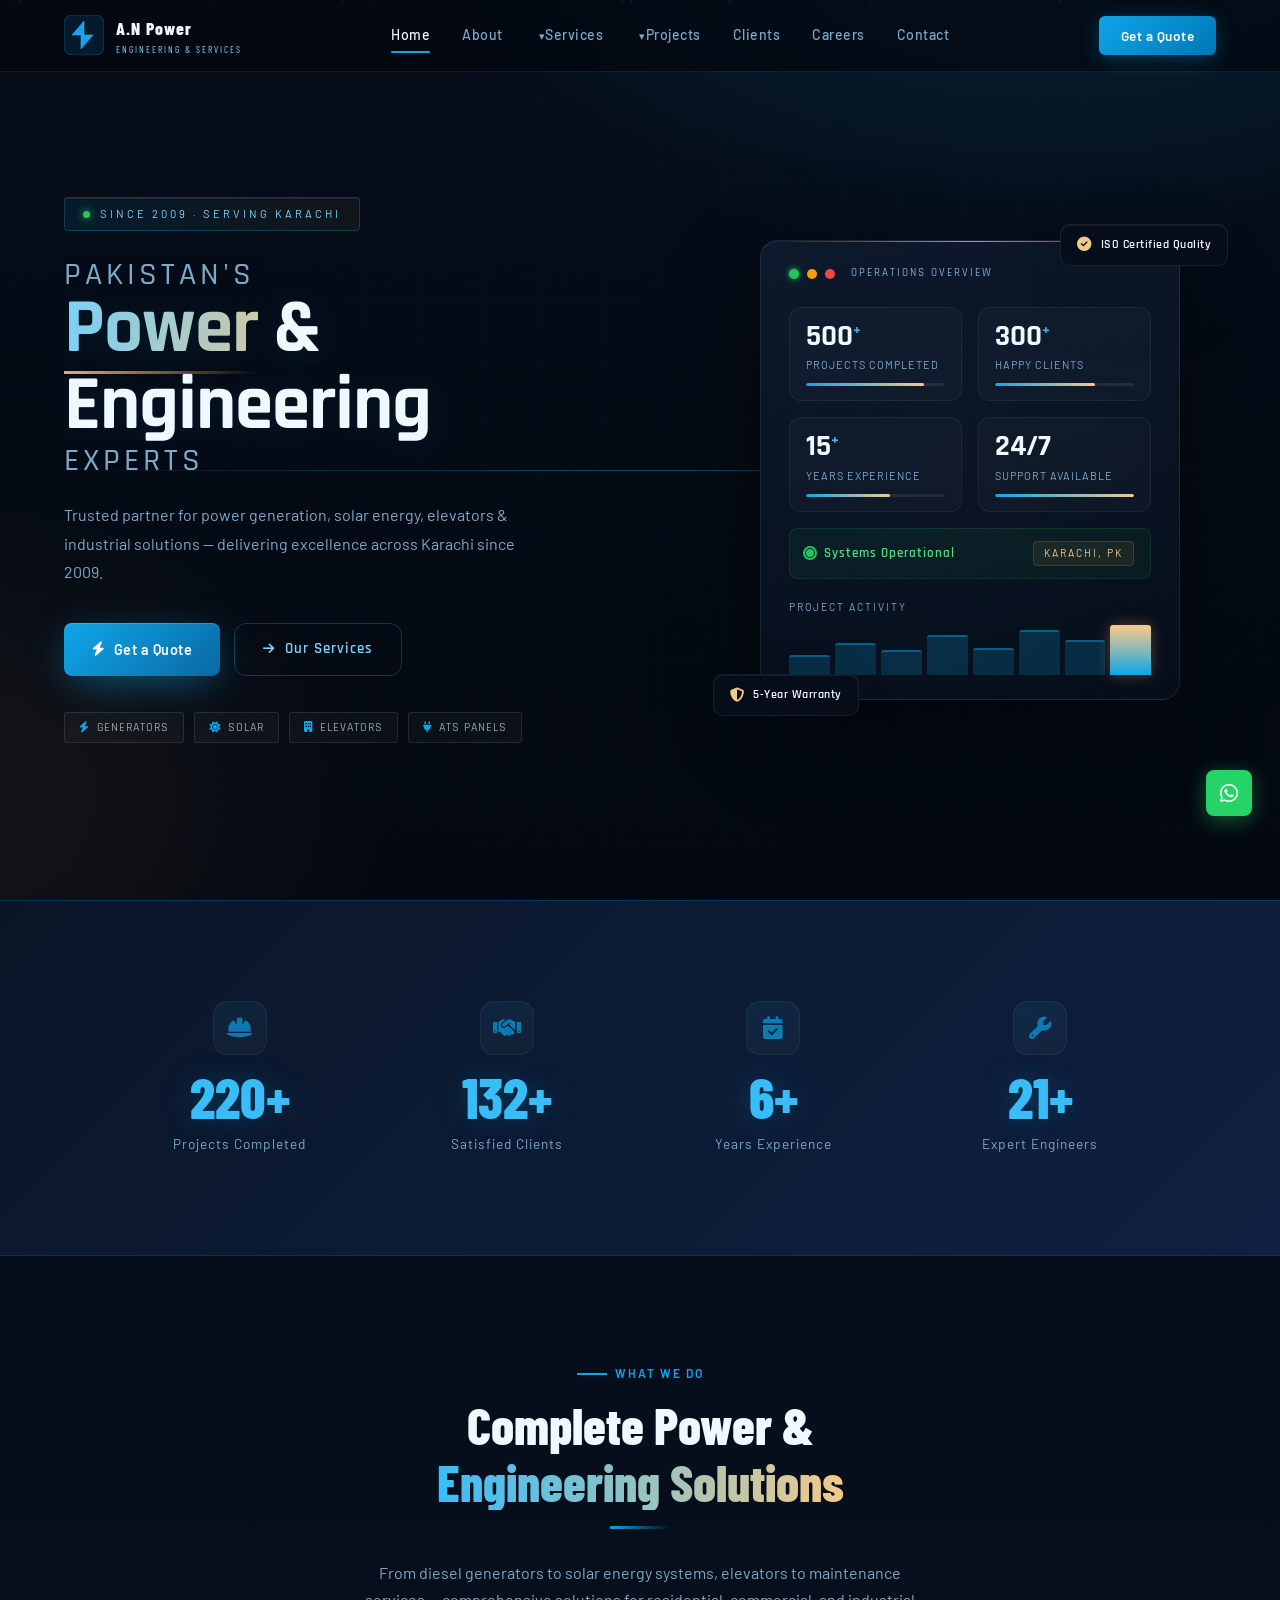
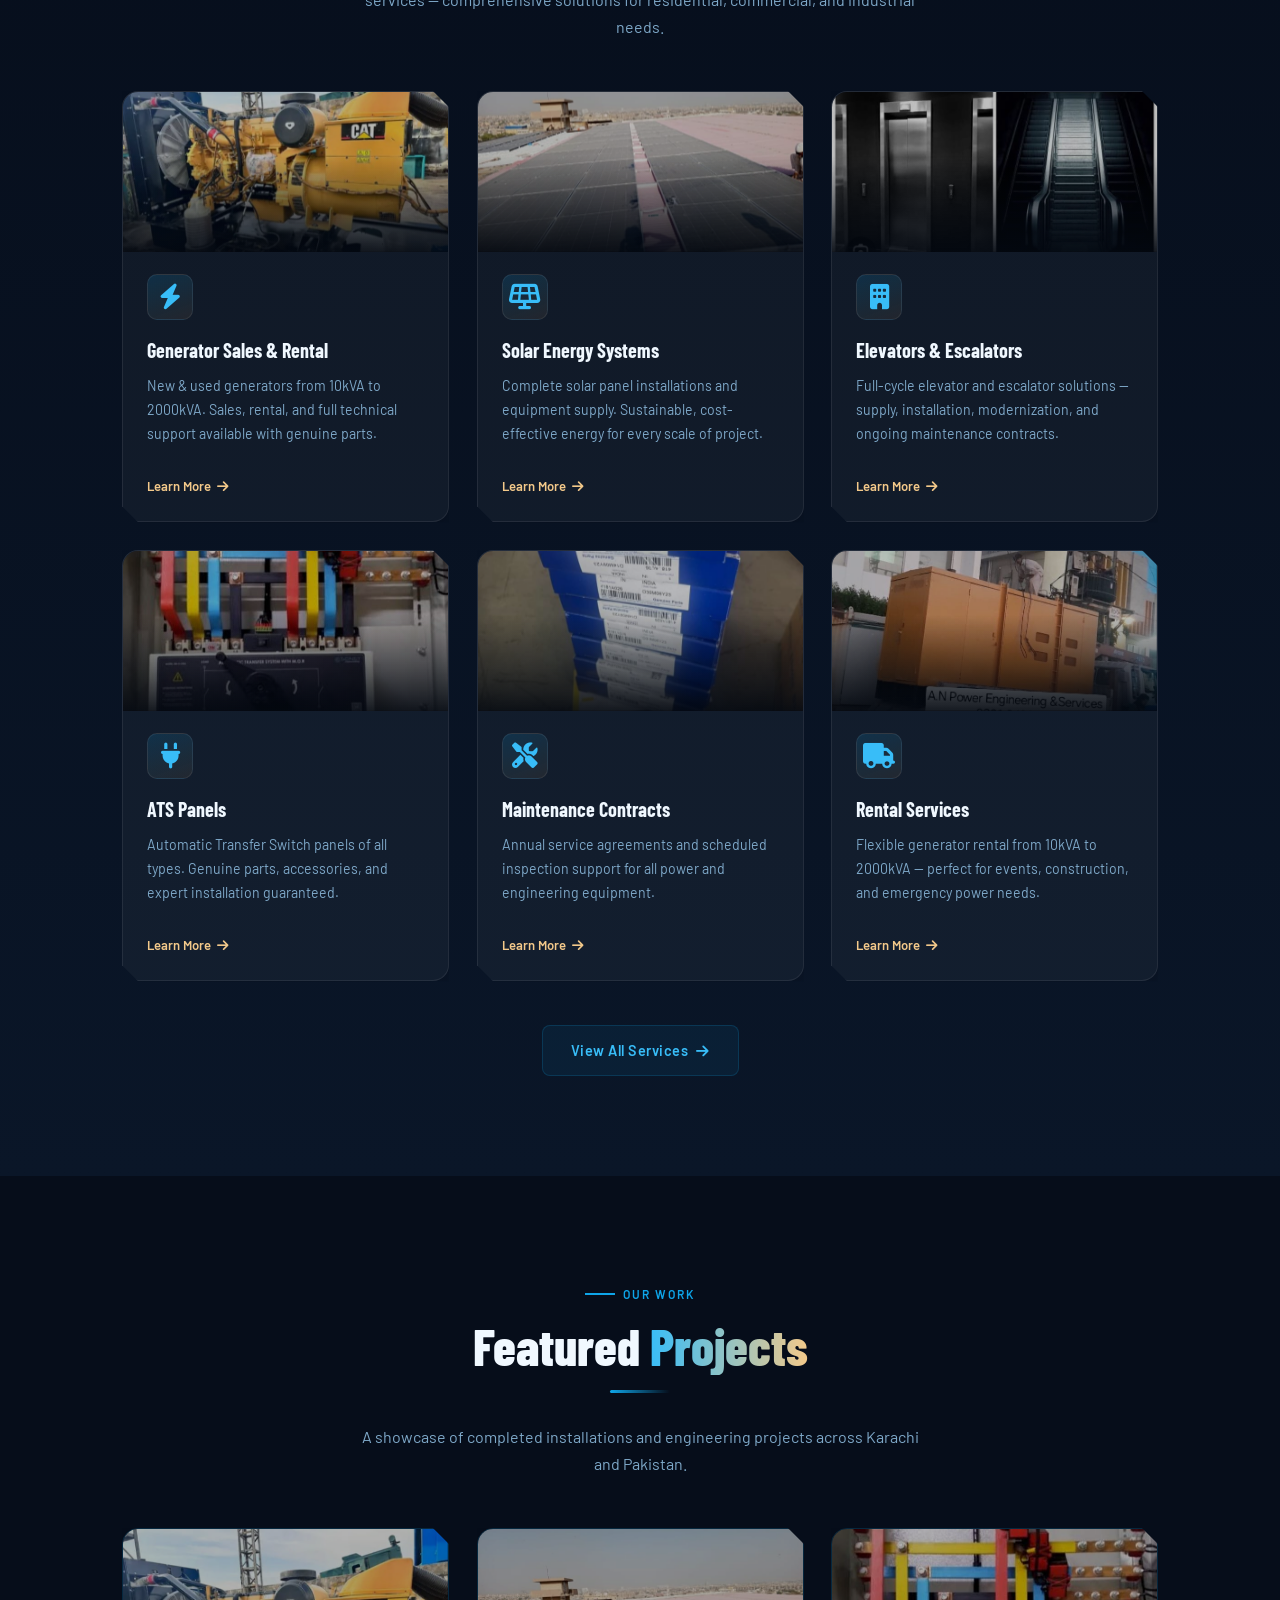
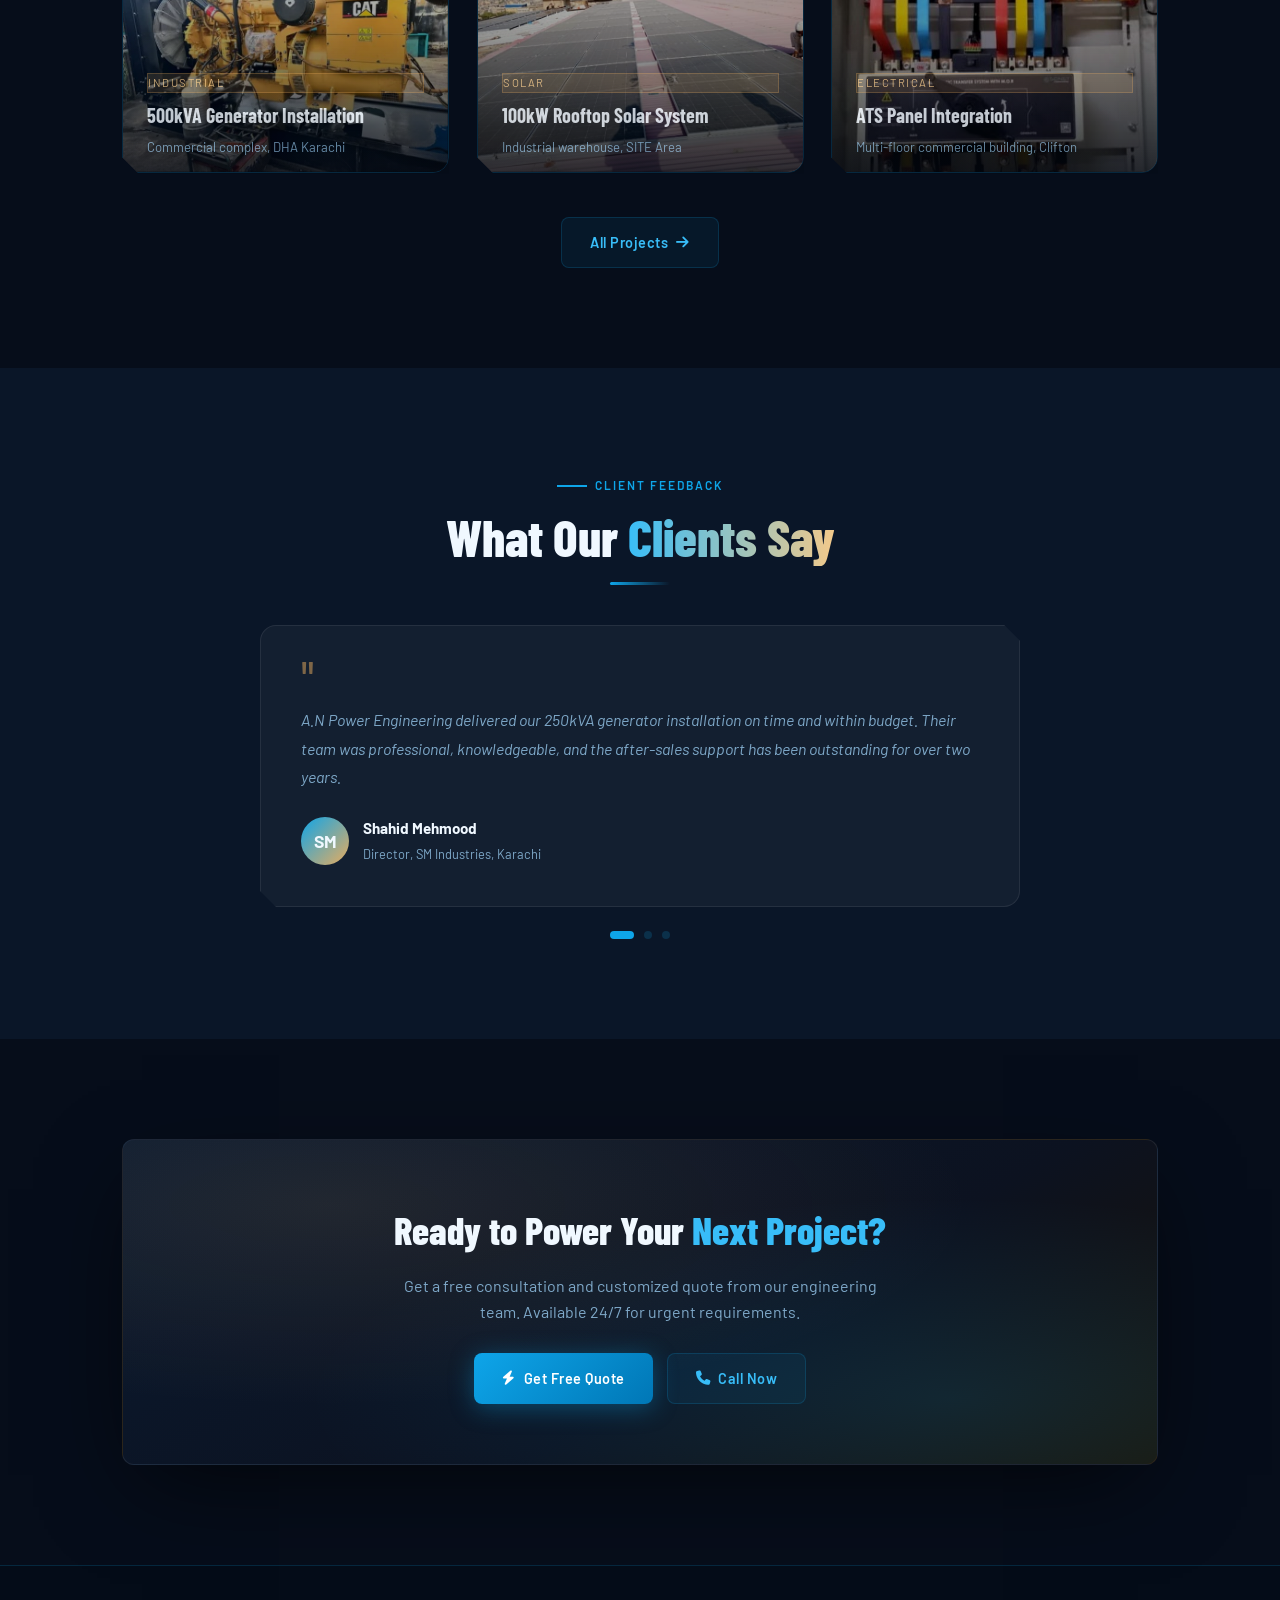
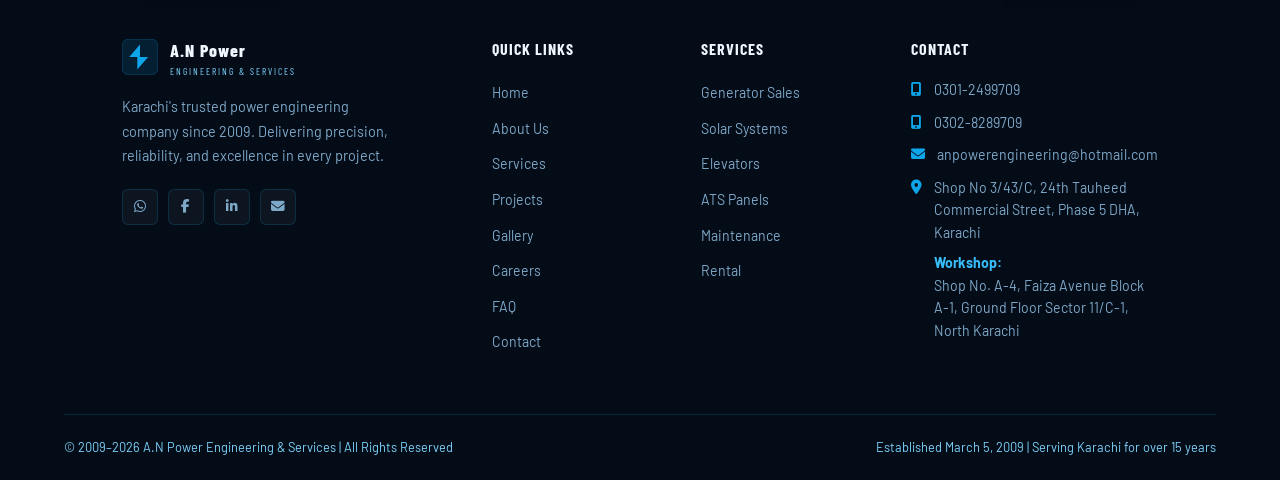
==== commit 09f3c586: "Update website pages" ====
--- a/index.html
+++ b/index.html
@@ -573,7 +573,7 @@
         <li><i class="fa fa-mobile-alt"></i><span>0301-2499709</span></li>
         <li><i class="fa fa-mobile-alt"></i><span>0302-8289709</span></li>
         <li><i class="fa fa-envelope"></i><a href="mailto:anpowerengineering@hotmail.com">anpowerengineering@hotmail.com</a></li>
-        <li><i class="fa fa-map-marker-alt"></i><span>Shop No 3/43/C, 24th Tauheed Commercial Street, Phase 5 DHA, Karachi</span></li>
+        <li><i class="fa fa-map-marker-alt"></i><span>Shop No 3/43/C, 24th Tauheed Commercial Street, Phase 5 DHA, Karachi<br><strong style="color:var(--blue2);display:block;margin-top:8px">Workshop:</strong> Shop No. A-4, Faiza Avenue Block A-1, Ground Floor Sector 11/C-1, North Karachi</span></li>
       </ul>
     </div>
   </div>
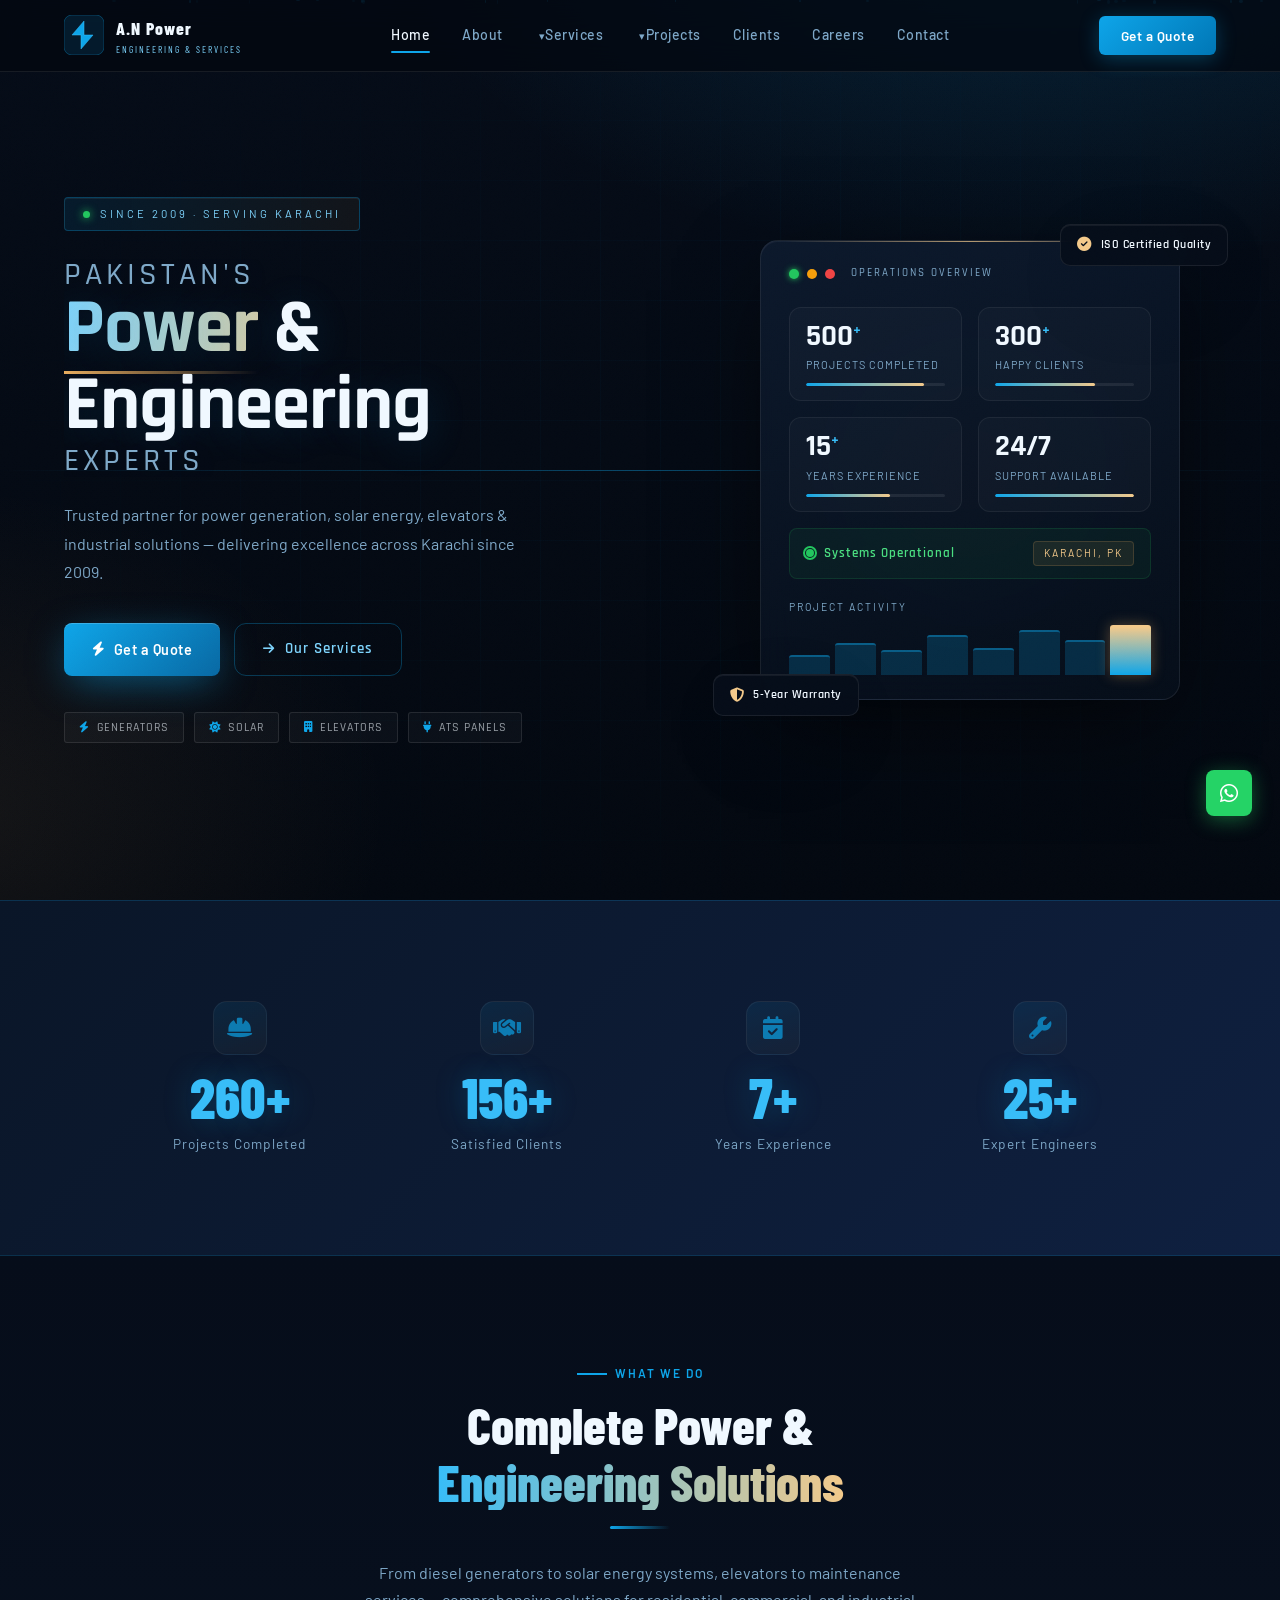
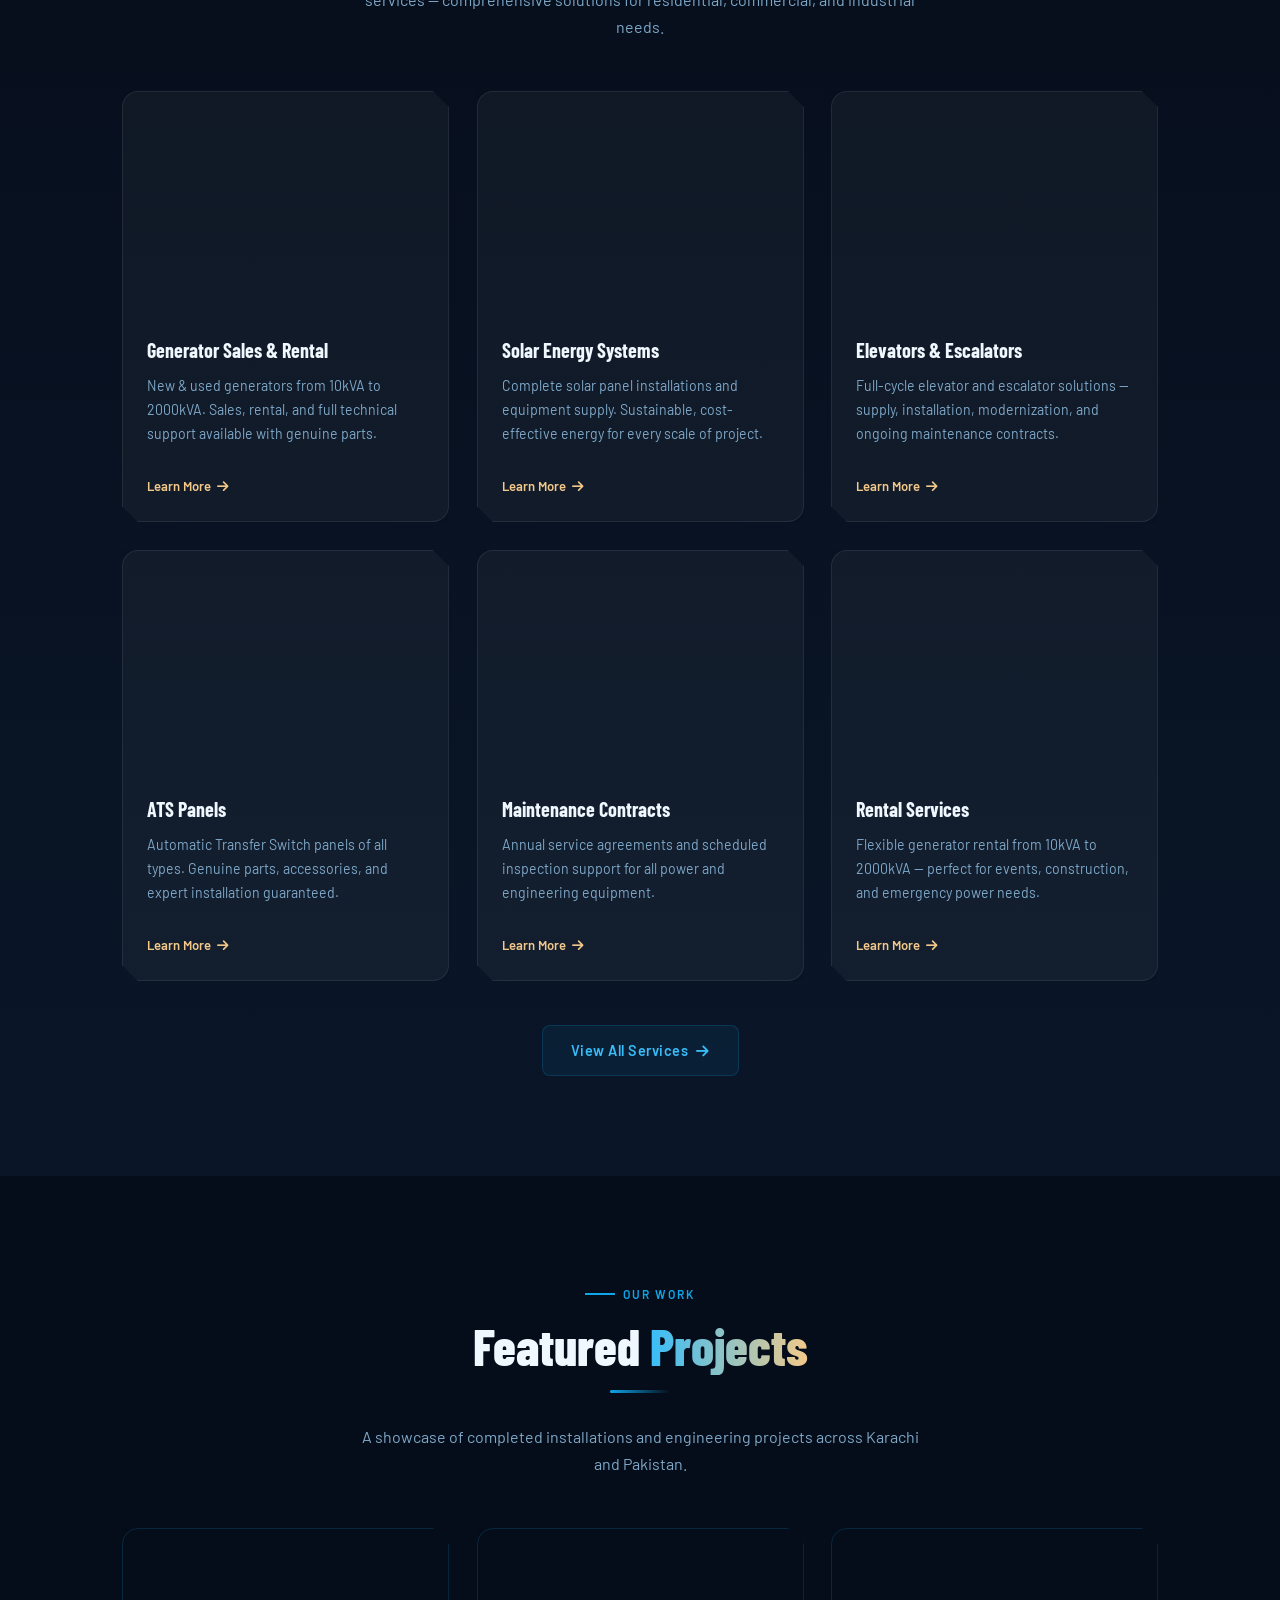
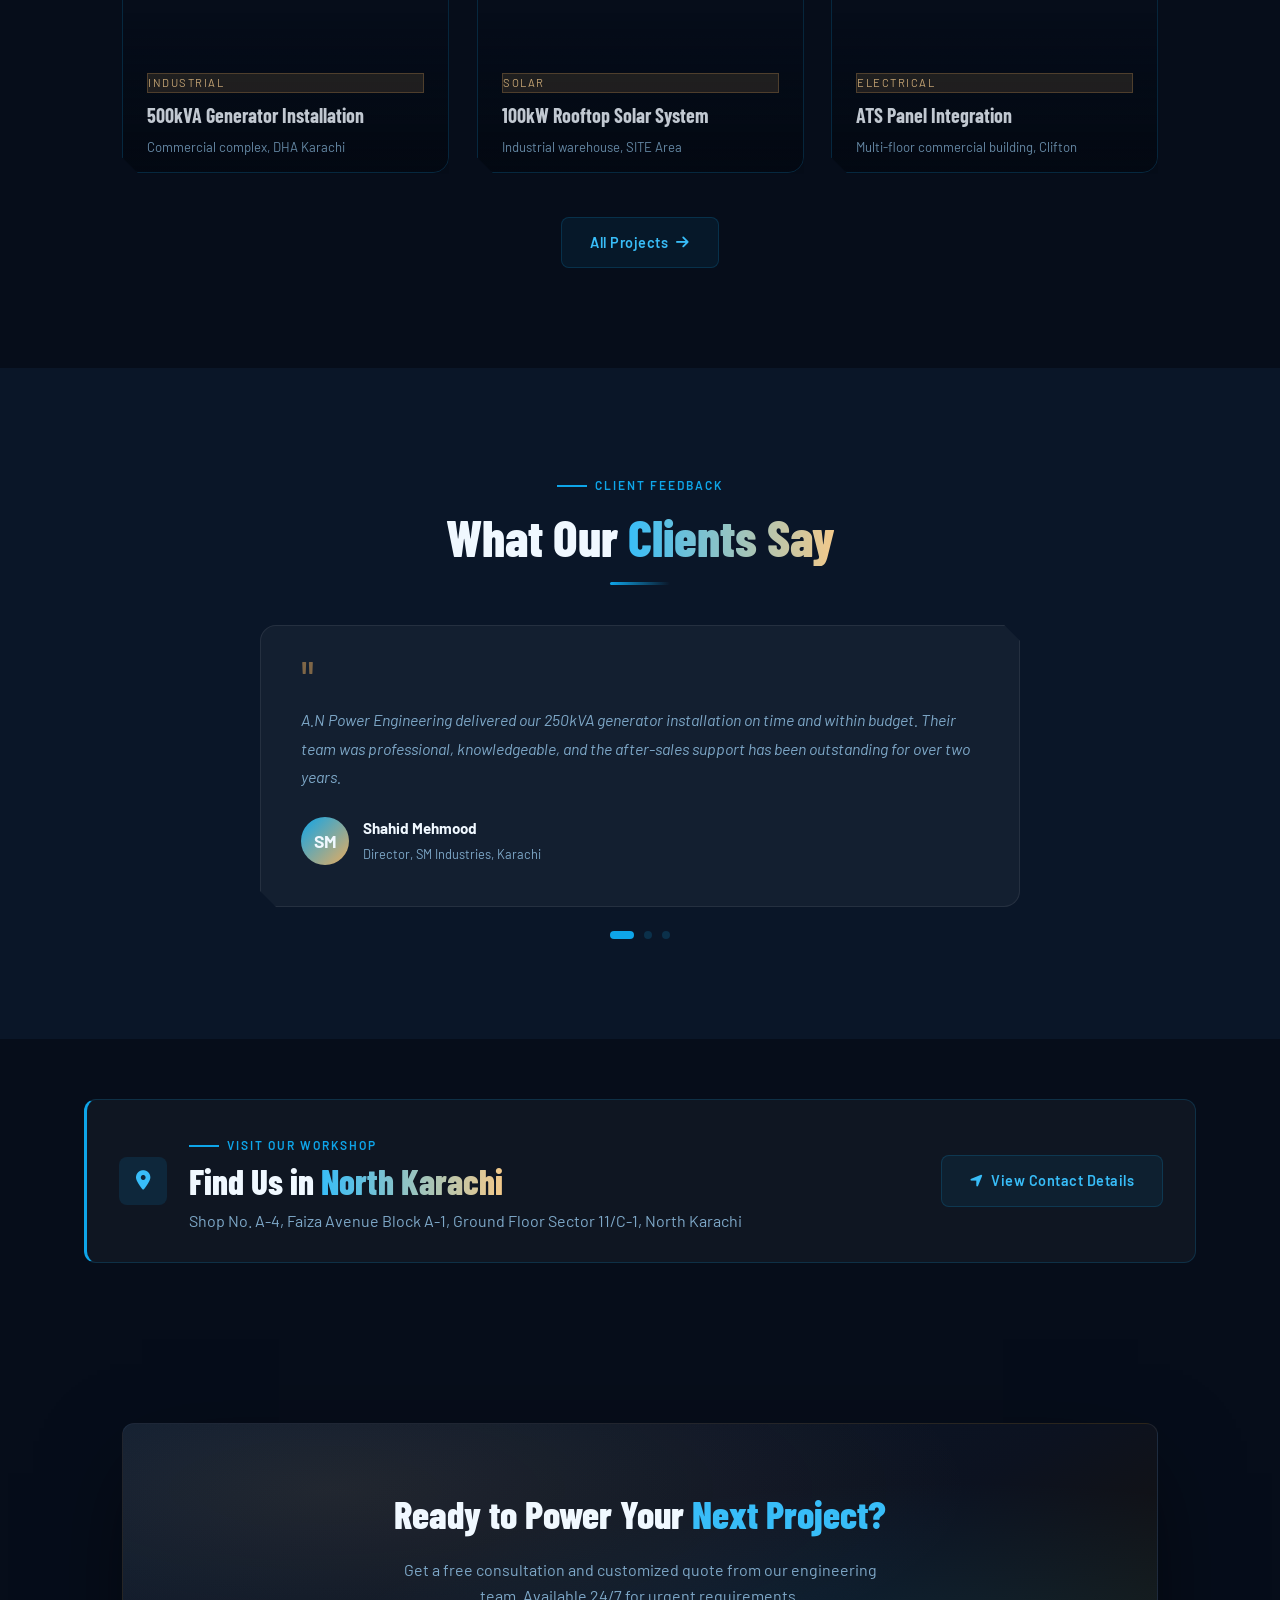
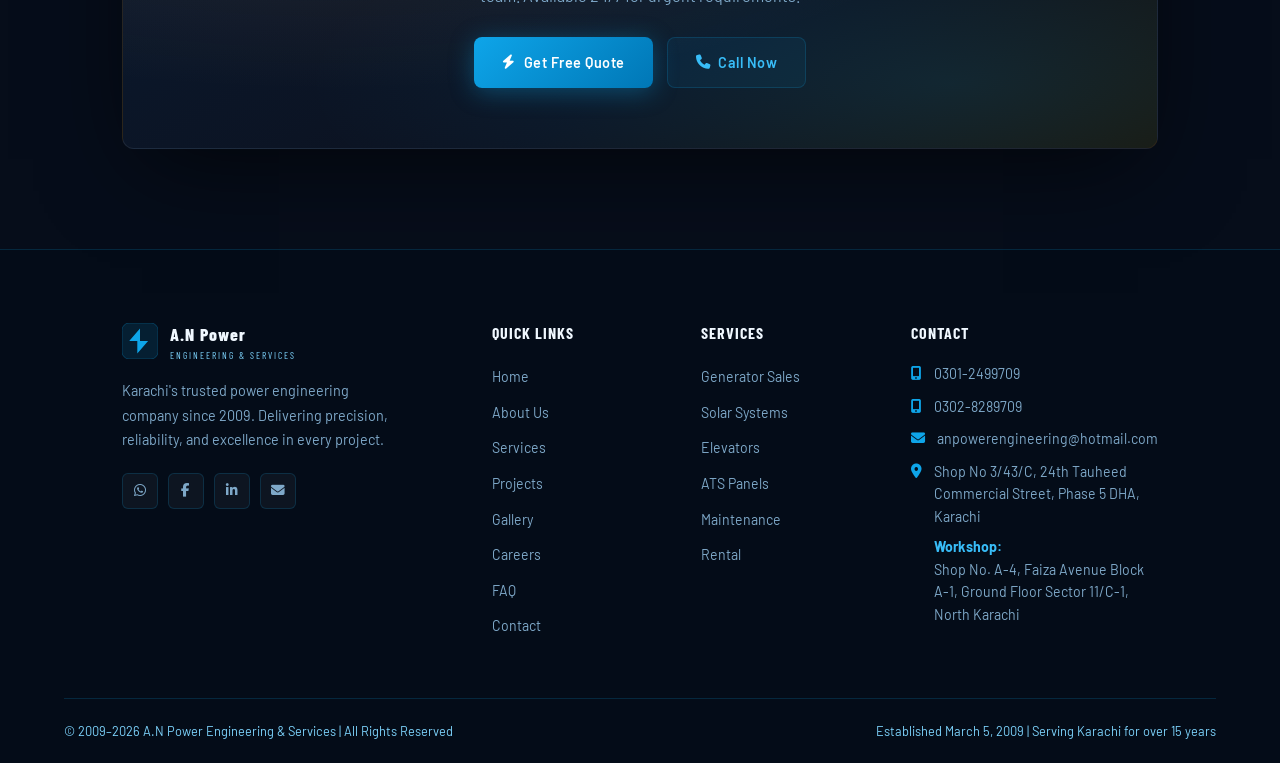
==== commit f25ecd91: "Show workshop address on homepage" ====
--- a/index.html
+++ b/index.html
@@ -513,6 +513,21 @@
   </div>
 </section>
 
+<!-- Workshop Location -->
+<section class="workshop-location section-sm">
+  <div class="container">
+    <div class="workshop-location-inner reveal">
+      <div class="workshop-location-icon"><i class="fa fa-map-marker-alt"></i></div>
+      <div>
+        <div class="tag">Visit Our Workshop</div>
+        <h2 class="section-title">Find Us in <span>North Karachi</span></h2>
+        <p class="workshop-address">Shop No. A-4, Faiza Avenue Block A-1, Ground Floor Sector 11/C-1, North Karachi</p>
+      </div>
+      <a href="contact.html#locations" class="btn btn-outline"><i class="fa fa-location-arrow"></i> View Contact Details</a>
+    </div>
+  </div>
+</section>
+
 <!-- CTA -->
 <section id="cta-section">
   <div class="container">
--- a/style.css
+++ b/style.css
@@ -240,6 +240,24 @@
 }
 .text-center .divider { margin: 16px auto 30px; }
 
+/* ── Workshop Location ────────────────────────────────────── */
+.workshop-location-inner {
+  display: flex; align-items: center; gap: 22px;
+  padding: 28px 32px;
+  background: var(--glass2); border: 1px solid var(--border);
+  border-left: 3px solid var(--blue); border-radius: var(--radius);
+}
+.workshop-location-icon {
+  width: 48px; height: 48px; flex: 0 0 48px;
+  display: flex; align-items: center; justify-content: center;
+  color: var(--blue2); background: rgba(14,165,233,0.12);
+  border-radius: 8px; font-size: 1.2rem;
+}
+.workshop-location .tag { margin-bottom: 6px; }
+.workshop-location .section-title { font-size: clamp(1.6rem, 3vw, 2.2rem); }
+.workshop-address { color: var(--muted); margin-top: 8px; line-height: 1.6; }
+.workshop-location .btn { margin-left: auto; white-space: nowrap; }
+
 /* Buttons */
 .btn {
   display: inline-flex; align-items: center; gap: 8px;
@@ -1008,6 +1026,8 @@
   .hero-visual { display: none; }
   .hero-chips { display: none; }
   .ht-lg { font-size: clamp(2.4rem, 8vw, 3.5rem); }
+  .workshop-location-inner { align-items: flex-start; flex-wrap: wrap; }
+  .workshop-location .btn { margin-left: 70px; }
   .grid-3 { grid-template-columns: 1fr 1fr; }
   .grid-4 { grid-template-columns: 1fr 1fr; }
   .stats-grid { grid-template-columns: 1fr 1fr; }
